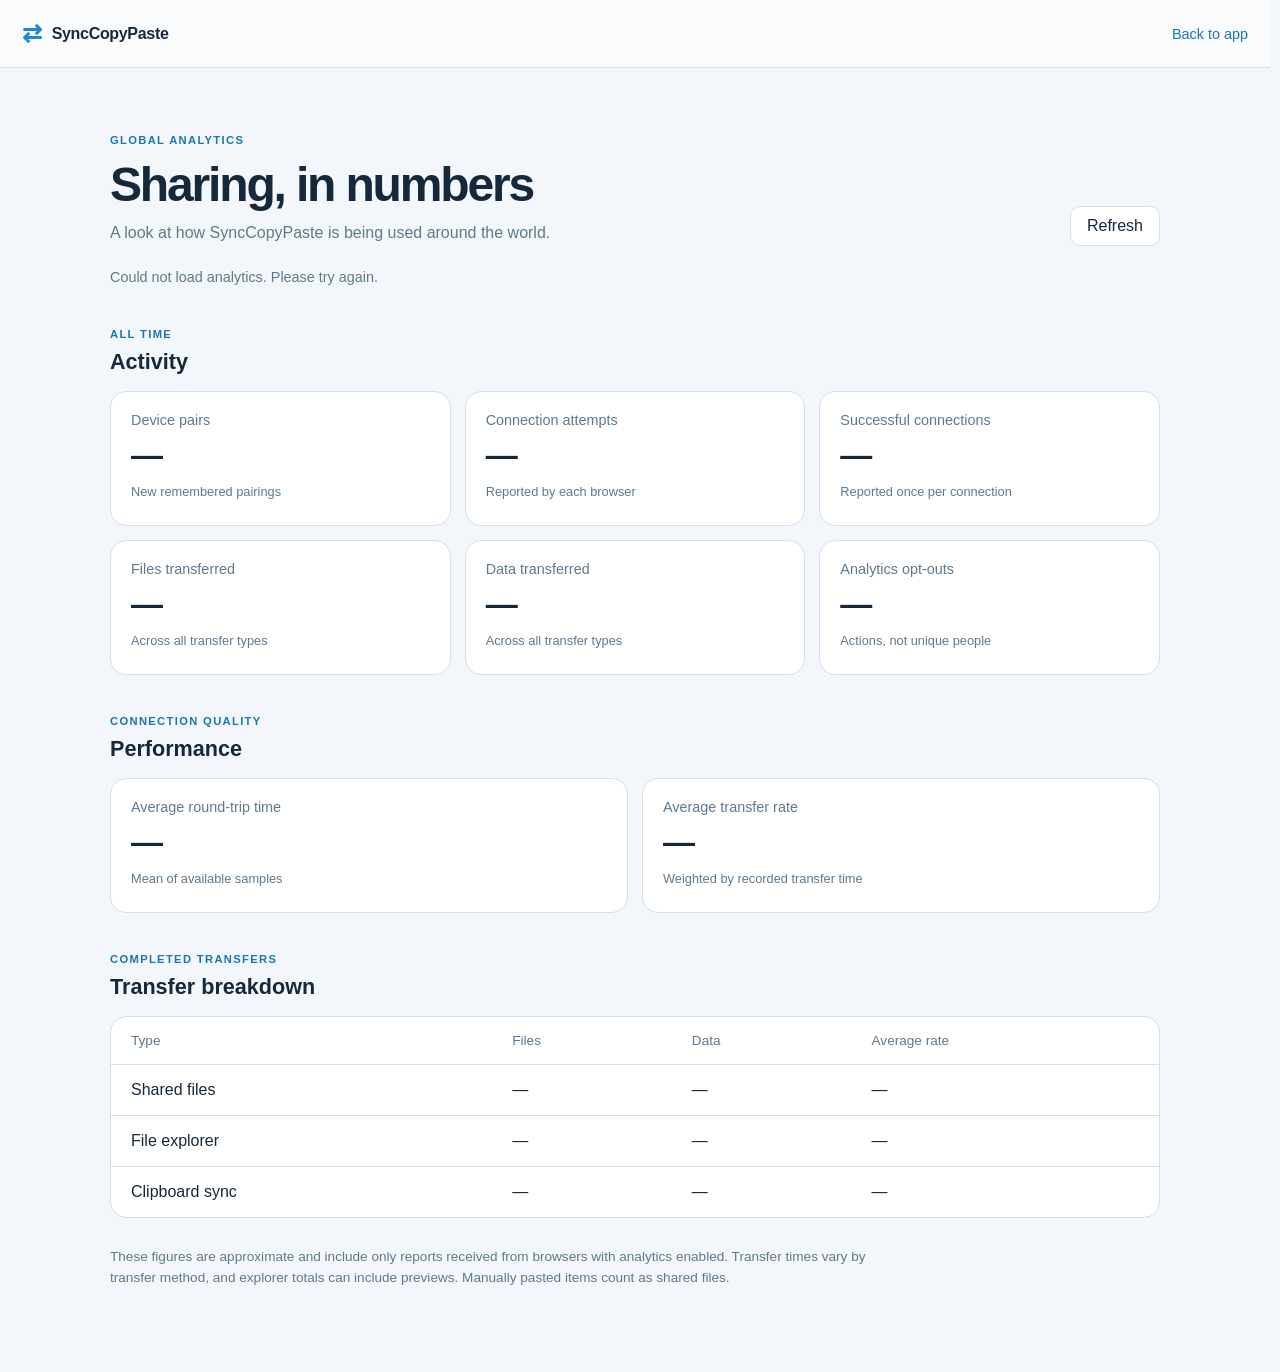
==== analytics/index.html @ 4dabebb2 "Added analytics page" ====
<!doctype html>
<html lang="en" data-theme="light">
<head>
  <meta charset="utf-8">
  <meta name="viewport" content="width=device-width, initial-scale=1">
  <meta name="theme-color" content="#f9fbfd">
  <meta http-equiv="Content-Security-Policy" content="default-src 'self'; connect-src https://synccopypaste.joel-tregurtha.workers.dev; style-src 'self' https://fonts.googleapis.com; font-src https://fonts.gstatic.com; object-src 'none'; base-uri 'none'">
  <title>Global analytics | SyncCopyPaste</title>
  <link rel="icon" href="../favicon.svg" type="image/svg+xml">
  <link rel="preconnect" href="https://fonts.googleapis.com"><link rel="preconnect" href="https://fonts.gstatic.com" crossorigin>
  <link href="https://fonts.googleapis.com/css2?family=Ubuntu:wght@400;500;700&display=swap" rel="stylesheet">
  <link rel="stylesheet" href="../style.css">
  <link rel="stylesheet" href="dashboard.css">
</head>
<body>
<header class="analytics-header"><a class="brand" href="../"><span class="brand-mark" aria-hidden="true">⇄</span><strong>SyncCopyPaste</strong></a><a class="home-link" href="../">Back to app</a></header>
<main class="dashboard">
  <div class="dashboard-heading"><div><span class="section-label">GLOBAL ANALYTICS</span><h1>Sharing, in numbers</h1><p>A look at how SyncCopyPaste is being used around the world.</p></div><button class="refresh-button" id="refresh" type="button">Refresh</button></div>
  <p id="status" class="dashboard-status" role="status" aria-live="polite">Loading analytics…</p>
  <section aria-labelledby="activity-title"><div class="section-heading"><div><span class="section-label">ALL TIME</span><h2 id="activity-title">Activity</h2></div></div>
    <div class="metric-grid"><article class="metric-card"><span>Device pairs</span><strong id="pairs">—</strong><small>New remembered pairings</small></article><article class="metric-card"><span>Connection attempts</span><strong id="attempts">—</strong><small>Reported by each browser</small></article><article class="metric-card"><span>Successful connections</span><strong id="connections">—</strong><small>Reported once per connection</small></article><article class="metric-card"><span>Files transferred</span><strong id="files">—</strong><small>Across all transfer types</small></article><article class="metric-card"><span>Data transferred</span><strong id="bytes">—</strong><small>Across all transfer types</small></article><article class="metric-card"><span>Analytics opt-outs</span><strong id="optouts">—</strong><small>Actions, not unique people</small></article></div>
  </section>
  <section aria-labelledby="performance-title"><div class="section-heading"><div><span class="section-label">CONNECTION QUALITY</span><h2 id="performance-title">Performance</h2></div></div><div class="metric-grid performance-grid"><article class="metric-card"><span>Average round-trip time</span><strong id="rtt">—</strong><small>Mean of available samples</small></article><article class="metric-card"><span>Average transfer rate</span><strong id="rate">—</strong><small>Weighted by recorded transfer time</small></article></div></section>
  <section aria-labelledby="breakdown-title"><div class="section-heading"><div><span class="section-label">COMPLETED TRANSFERS</span><h2 id="breakdown-title">Transfer breakdown</h2></div></div><div class="breakdown" role="region" aria-label="Transfer breakdown" tabindex="0"><table><thead><tr><th scope="col">Type</th><th scope="col">Files</th><th scope="col">Data</th><th scope="col">Average rate</th></tr></thead><tbody><tr><th scope="row">Shared files</th><td id="shared-files">—</td><td id="shared-bytes">—</td><td id="shared-rate">—</td></tr><tr><th scope="row">File explorer</th><td id="explorer-files">—</td><td id="explorer-bytes">—</td><td id="explorer-rate">—</td></tr><tr><th scope="row">Clipboard sync</th><td id="clipboard-files">—</td><td id="clipboard-bytes">—</td><td id="clipboard-rate">—</td></tr></tbody></table></div></section>
  <p class="dashboard-note">These figures are approximate and include only reports received from browsers with analytics enabled. Transfer times vary by transfer method, and explorer totals can include previews. Manually pasted items count as shared files.</p>
</main>
<script type="module" src="dashboard.js"></script>
</body></html>
---- style.css ----
:root{font-family:Ubuntu,-apple-system,BlinkMacSystemFont,"Segoe UI",sans-serif;color-scheme:dark;--bg:#171c24;--header:#111820;--panel:#1a2530;--surface:#111820;--raised:#213245;--border:#31465b;--text:#eef6ff;--muted:#aabed1;--blue:#3498db;--blue-soft:#8dd1ff;--green:#5ad39c;--shadow:#0004}*{box-sizing:border-box}html[data-theme=light]{color-scheme:light;--bg:#f3f6fa;--header:#f9fbfd;--panel:#fff;--surface:#f3f7fa;--raised:#e5edf5;--border:#d1e0eb;--text:#17283a;--muted:#60798c;--blue:#2688cc;--blue-soft:#1976b2;--green:#17865d;--shadow:#28445c20}body{margin:0;background:var(--bg);color:var(--text);min-height:100dvh}button,a{font:inherit}button{cursor:pointer;color:inherit}button:focus-visible,a:focus-visible{outline:2px solid var(--blue);outline-offset:3px}header{height:68px;background:var(--header);display:flex;align-items:center;gap:14px;padding:0 22px;border-bottom:1px solid var(--border)}.brand{display:flex;align-items:center;gap:10px;font-size:1rem;letter-spacing:-.02em}.brand-icon{color:var(--blue);font-size:1rem}.menu-wrap{position:relative}.icon-button{width:40px;height:40px;border:0;border-radius:12px;background:var(--raised);display:grid;place-items:center}.icon-button:hover,.text-button:hover,.add-more:hover{filter:brightness(1.13)}nav{position:absolute;z-index:5;top:49px;left:0;width:245px;padding:7px;background:var(--panel);border:1px solid var(--border);border-radius:14px;box-shadow:0 14px 35px var(--shadow)}nav button{display:flex;gap:12px;align-items:center;width:100%;border:0;border-radius:9px;padding:12px;background:transparent;text-align:left}nav button:hover{background:var(--raised)}nav i{width:18px;text-align:center;color:var(--blue-soft)}main{width:min(720px,calc(100% - 32px));margin:0 auto;padding:65px 0 48px}.intro{text-align:center;margin-bottom:32px}.eyebrow,.link-label,.section-label{font-size:.7rem;font-weight:700;letter-spacing:.12em;color:var(--blue-soft)}h1{font-size:clamp(2rem,6vw,2.8rem);letter-spacing:-.045em;margin:12px 0}p{line-height:1.55;color:var(--muted)}.intro p{margin:0}.panel{border:1px solid var(--border);background:var(--panel);border-radius:22px;box-shadow:0 18px 55px var(--shadow)}.pairing{width:min(440px,100%);margin:auto;padding:30px;text-align:center}.panel-icon,.upload-icon{display:grid;place-items:center;margin:0 auto;background:#3498db1c;color:var(--blue-soft);border-radius:16px;width:56px;height:56px;font-size:1.35rem}.pairing h2{font-size:1.3rem;margin:18px 0 7px}.pairing p{margin:0 0 20px;font-size:.92rem}.qr-frame{display:inline-grid;place-items:center;background:white;padding:13px;border-radius:16px;min-width:218px;min-height:218px}.qr-frame img{display:block;width:192px;height:192px}.qr-frame i{color:#2688cc}.link-label{margin:22px 0 8px;font-size:.65rem}.link-row{display:flex;align-items:center;gap:8px;padding:6px 6px 6px 12px;background:var(--surface);border:1px solid var(--border);border-radius:12px;text-align:left}.link-row a{flex:1;min-width:0;overflow-wrap:anywhere;font-size:.78rem;color:var(--blue-soft);text-decoration:none}.link-row a:hover{text-decoration:underline}.link-row button{flex:none;width:36px;height:36px}.credentials{display:flex;justify-content:center;gap:16px;flex-wrap:wrap;margin:14px 0;color:var(--muted);font-size:.78rem}.credentials strong{color:var(--text);font-weight:500}.waiting,.connected-badge{display:inline-flex;align-items:center;gap:8px;font-size:.82rem;color:var(--muted)}.dot{width:8px;height:8px;flex:none;background:#eab65b;border-radius:50%;box-shadow:0 0 0 3px #eab65b1c}.connected-badge{padding:9px 13px;border:1px solid #55cf9933;border-radius:999px;background:#55cf9912;color:var(--green);font-weight:500;white-space:nowrap}.connected-badge .dot{background:var(--green);box-shadow:0 0 0 3px #55cf991c}.workspace-heading{display:flex;justify-content:space-between;align-items:end;gap:15px;margin:0 0 17px}.workspace-heading h2{margin:7px 0 0;font-size:1.4rem}.dropzone{min-height:350px;padding:20px;border:1px dashed #4b7191;border-radius:20px;background:var(--panel);transition:background .15s,border-color .15s}.dropzone.dragging{border-color:var(--blue);background:#3498db22}.drop-top{display:flex;justify-content:space-between;align-items:center}.drop-top>div{display:flex;align-items:center;gap:10px}#file-count{color:var(--muted);font-size:.75rem}.text-button{border:0;background:transparent;color:var(--muted);padding:8px;font-size:.85rem}.text-button i{margin-right:5px}.empty{text-align:center;padding:50px 10px 35px}.upload-icon{width:62px;height:62px;border-radius:20px;font-size:1.3rem}.empty h3{margin:19px 0 7px;font-size:1.1rem}.empty p{font-size:.88rem;margin:0 0 20px}.primary{border:0;background:var(--blue);color:white;padding:11px 17px;border-radius:10px;font-weight:500}.primary:hover{filter:brightness(1.1)}.primary i{margin-right:7px}.file-list{display:grid;grid-template-columns:repeat(auto-fill,minmax(185px,1fr));gap:12px;margin-top:15px}.file-card{min-width:0;padding:12px;background:var(--surface);border:1px solid var(--border);border-radius:13px}.thumb{height:112px;display:grid;place-items:center;border-radius:8px;background:var(--raised);color:var(--blue-soft);overflow:hidden;font-size:2.2rem}.thumb img{width:100%;height:100%;object-fit:cover}.filename{font-size:.88rem;font-weight:500;display:flex;min-width:0;margin:12px 0 5px}.filename .stem{overflow:hidden;text-overflow:ellipsis;white-space:nowrap}.filename .ext{flex:none}.filesize{font-size:.75rem;color:var(--muted)}.card-actions{display:flex;gap:6px;margin-top:13px}.card-actions button,.add-more{border:1px solid var(--border);background:var(--raised);border-radius:8px;padding:8px;color:var(--text);font-size:.77rem}.card-actions button{flex:1}.card-actions i{margin-right:5px}.add-more{width:100%;margin-top:14px;padding:11px}.workspace-note{text-align:center;font-size:.8rem}.workspace-note i{margin-right:6px}.notice{text-align:center;min-height:24px;margin-top:15px;color:var(--blue-soft);font-size:.85rem}dialog{width:min(450px,calc(100% - 32px));background:var(--panel);color:var(--text);border:1px solid var(--border);border-radius:20px;padding:25px;box-shadow:0 25px 80px var(--shadow)}dialog::backdrop{background:#091017b8;backdrop-filter:blur(5px)}dialog p{font-size:.92rem}.dialog-head{display:flex;justify-content:space-between}.panel-icon.small{margin:0;width:45px;height:45px;font-size:1rem}dialog h2{margin-top:20px}dialog .primary{width:100%;margin-top:10px}[hidden]{display:none!important}@media(max-width:500px){header{padding:0 14px}main{padding-top:42px}.pairing{padding:24px 18px}.workspace-heading{align-items:start;flex-direction:column}.dropzone{padding:15px}.file-list{grid-template-columns:repeat(2,minmax(0,1fr))}.card-actions button{min-width:0;padding:8px 4px}.thumb{height:95px}}

/* Keep the connection badge and file actions visually lightweight. */
.connected-badge,.card-actions button{border:0}
.card-actions i{margin:0}
.connected-badge{background:var(--raised);color:var(--text)}
.connected-badge .dot{background:var(--muted);box-shadow:none}
.clipboard-option{text-align:center;margin:22px auto 0;max-width:510px;color:var(--muted);font-size:.85rem}.optional-label{font-weight:500;margin-right:7px}.clipboard-button{border:0;border-radius:9px;background:var(--raised);color:var(--text);padding:9px 13px;font-weight:500}.clipboard-button i{margin-right:6px}.clipboard-button[aria-pressed=true]{background:var(--blue);color:white}.clipboard-option p{margin:10px 0}.clipboard-option .clipboard-status{color:var(--blue-soft);font-size:.8rem}
.connecting-overlay{position:fixed;inset:0;z-index:100;display:grid;place-items:center;background:color-mix(in srgb,var(--bg) 70%,transparent);backdrop-filter:blur(8px);-webkit-backdrop-filter:blur(8px)}
.connecting-content{display:flex;flex-direction:column;align-items:center;gap:16px;padding:0 20px;color:var(--text);font-weight:500;text-align:center}
.connecting-detail{max-width:300px;padding:0 20px;text-align:center;font-size:.875rem;font-weight:400}
.connecting-spinner{width:42px;height:42px;border:3px solid var(--border);border-top-color:var(--blue);border-radius:50%;animation:connecting-spin .8s linear infinite}
@keyframes connecting-spin{to{transform:rotate(360deg)}}
@media(prefers-reduced-motion:reduce){.connecting-spinner{animation-duration:2s}}
html[data-theme=light] #close-dialog:hover{background:#ccd4dc;filter:none}
html[data-theme=light] #menu-button:hover{background:#ccd4dc;filter:none}
/* Remote folder browsing */
.folder-tabs{display:flex;gap:4px;align-items:center;width:fit-content;max-width:100%;margin:0 0 14px;padding:4px;background:var(--raised);border-radius:13px}.folder-tabs button{border:0;background:transparent;color:var(--muted);font-size:.82rem;font-weight:500;padding:9px 13px;border-radius:10px}.folder-tabs button.selected{color:var(--text);background:var(--panel);box-shadow:0 2px 8px var(--shadow)}.folder-tabs button:last-child{overflow:hidden;text-overflow:ellipsis;white-space:nowrap;max-width:min(430px,60vw)}
.folder-explorer{min-height:350px;padding:17px;border:1px solid var(--border);border-radius:20px;background:var(--panel)}.explorer-toolbar{display:flex;gap:12px;align-items:center;justify-content:space-between}.breadcrumb-wrap{display:flex;align-items:center;min-width:0;flex:1;background:var(--surface);border:1px solid var(--border);border-radius:10px}.breadcrumb{position:static;z-index:auto;top:auto;left:auto;display:flex;align-items:center;gap:9px;min-width:0;width:100%;padding:9px 10px;background:transparent;border:0;border-radius:0;box-shadow:none;overflow-x:auto;overscroll-behavior-x:contain;scrollbar-width:none;touch-action:pan-x}.breadcrumb::-webkit-scrollbar{display:none}.breadcrumb.expanded{flex-wrap:wrap;overflow:visible}.breadcrumb button{flex:none;max-width:210px;overflow:hidden;text-overflow:ellipsis;white-space:nowrap;padding:3px 0;border:0;background:transparent;color:var(--muted);font-size:.82rem}.breadcrumb button[aria-current=page]{color:var(--text);font-weight:500}.breadcrumb i{color:var(--muted);font-size:.58rem}.breadcrumb-expand{border:0;border-radius:7px;background:var(--raised);padding:4px 8px;margin-left:6px;color:var(--text);font-weight:700}.explorer-actions{display:flex;align-items:center;gap:6px;flex:none}.explorer-icon,.view-toggle button,.folder-search-row button{width:36px;height:36px;border:0;border-radius:9px;background:var(--raised);color:var(--muted)}.explorer-icon[aria-expanded=true],.view-toggle button[aria-pressed=true]{background:var(--blue);color:white}.view-toggle{display:flex;gap:3px;padding:3px;background:var(--surface);border-radius:10px}.view-toggle button{width:31px;height:30px;background:transparent}.folder-search-row{display:flex;align-items:center;gap:10px;margin-top:14px;padding:5px 8px 5px 13px;border:1px solid var(--border);border-radius:10px;background:var(--surface);color:var(--muted)}.folder-search-row input{min-width:0;flex:1;padding:8px 0;border:0;outline:0;background:transparent;color:var(--text);font:inherit;font-size:.86rem}.folder-search-row button{width:30px;height:30px}.folder-status{min-height:19px;margin:17px 2px 10px;font-size:.8rem}.folder-grid{display:grid;grid-template-columns:repeat(auto-fill,minmax(145px,1fr));gap:12px}.folder-card{min-width:0;padding:11px;background:var(--surface);border:1px solid var(--border);border-radius:13px}.folder-thumb{display:grid;place-items:center;width:100%;height:100px;border:0;border-radius:8px;background:var(--raised);color:var(--blue-soft);font-size:2rem}.folder-item-name{display:block;max-width:100%;overflow:hidden;text-overflow:ellipsis;white-space:nowrap;color:var(--text);font-size:.85rem;font-weight:500}.folder-card .folder-item-name{margin-top:11px}button.folder-item-name{padding:0;border:0;background:transparent;text-align:left}button.folder-item-name:hover{text-decoration:underline}.folder-item-meta{margin-top:5px;color:var(--muted);font-size:.75rem}.folder-item-actions{display:flex;gap:6px;margin-top:11px}.folder-item-actions button{flex:1;min-width:32px;padding:8px;border:0;border-radius:8px;background:var(--raised);color:var(--text)}.folder-item-actions button:hover,.explorer-icon:hover,.view-toggle button:hover,.breadcrumb-expand:hover{filter:brightness(.93)}.folder-table-wrap{overflow-x:auto}.folder-table{width:100%;border-collapse:collapse;text-align:left;font-size:.8rem}.folder-table th,.folder-table td{padding:11px 9px;border-bottom:1px solid var(--border);white-space:nowrap}.folder-table th button{padding:0;border:0;background:transparent;color:var(--muted);font-size:.75rem;font-weight:500}.folder-table td:first-child{min-width:150px;max-width:260px}.folder-table td:first-child i{display:inline-block;margin-right:9px;color:var(--blue-soft)}.folder-table td:first-child .folder-item-name{display:inline-block;vertical-align:middle;max-width:calc(100% - 28px)}.folder-table td:not(:first-child){color:var(--muted)}.folder-table .folder-item-actions{margin:0}.folder-table .folder-item-actions button{flex:none}.search-group{margin:18px 0 0;padding-left:15px;border-left:2px solid var(--border)}.search-path{display:flex;gap:8px;align-items:center;margin-bottom:10px;color:var(--muted);font-size:.8rem;overflow-wrap:anywhere}.folder-option{margin-top:20px}@media(max-width:500px){.folder-explorer{padding:12px}.explorer-toolbar{align-items:flex-start;flex-wrap:wrap}.breadcrumb-wrap{flex-basis:100%}.explorer-actions{margin-left:auto}.folder-grid{grid-template-columns:repeat(2,minmax(0,1fr))}.folder-table th,.folder-table td{padding:10px 8px}}

.breadcrumb button{width:auto;max-width:none;flex:0 0 auto}
.breadcrumb.expanded button{max-width:100%;white-space:normal;overflow-wrap:anywhere;text-align:left}
.breadcrumb button{padding:5px 8px;border-radius:7px}
.folder-content-wrap{position:relative;min-height:180px}.folder-loading{position:absolute;inset:0;display:grid;place-items:center;background:color-mix(in srgb,var(--panel) 70%,transparent);color:var(--text);font-size:.9rem;font-weight:500;text-shadow:0 1px 6px var(--panel);z-index:1}
.folder-tabs.attention{animation:folder-tabs-glow 4s ease-out both}
@keyframes folder-tabs-glow{0%,15%{box-shadow:0 0 22px #3498db80}100%{box-shadow:0 0 22px transparent}}
@media(prefers-reduced-motion:reduce){.folder-tabs.attention{animation:none}}
.connection-lost{text-align:center;margin:0 0 16px;color:var(--text);font-weight:500}
.waiting-paused{text-align:center;margin:0 0 20px}.waiting-paused p{margin:0 0 12px}#waiting-dialog{text-align:center}#waiting-dialog:focus{outline:none}html[data-theme=light] #waiting-dialog::backdrop{background:rgba(31,46,60,.32)}.waiting-actions{display:flex;justify-content:center;gap:10px}.waiting-actions .primary{width:auto;margin:0}.waiting-actions .clipboard-button{margin:0}
.connection-lost span{display:inline-flex;align-items:center;padding:9px 14px;border-radius:999px;background:#f0a33b24;color:#f4b85f;font-size:.85rem;font-weight:500}
html[data-theme=light] .connection-lost span{background:#fff0d9;color:#94530a}
.empty-actions{display:flex;justify-content:center;gap:8px;flex-wrap:wrap}
.folder-loading.is-searching{display:block;text-align:center}.folder-loading.is-searching span{position:sticky;top:16px;display:inline-block;margin-top:24px}
.folder-search-row input[type="search"]::-webkit-search-cancel-button{display:none}
.text-preview{width:100%;height:100%;padding:12px;overflow:hidden;color:var(--text);font-size:.78rem;line-height:1.45;text-align:left;white-space:pre-wrap;overflow-wrap:anywhere}
.empty-actions{margin-top:14px}
.empty{padding-bottom:0}
.source-button{display:flex;justify-content:center;align-items:center;gap:9px;width:100%;margin-top:18px;padding:12px 17px;border-radius:10px;background:var(--blue);color:#fff;text-decoration:none;font-weight:500}.source-button:hover{filter:brightness(1.1)}
html[data-theme=light] #close-about:hover,html[data-theme=light] #copy-link:hover,html[data-theme=light] .remembered-row .icon-button:hover{background:#ccd4dc;filter:none}
button.search-path{border:0;border-radius:7px;padding:5px 7px;background:transparent;text-align:left;font:inherit;font-size:.8rem;color:var(--muted)}button.search-path:hover{background:var(--raised);color:var(--text)}
.file-card,.folder-card{cursor:pointer}.file-card:focus-visible{outline:2px solid var(--blue);outline-offset:3px}.preview-dialog{width:min(900px,calc(100% - 32px));height:min(760px,calc(100dvh - 48px));max-height:calc(100dvh - 48px);padding:0;overflow:hidden}.preview-dialog[open]{display:flex;flex-direction:column}.preview-header{display:flex;align-items:center;justify-content:space-between;gap:16px;padding:20px 24px;border-bottom:1px solid var(--border)}.preview-header>div{min-width:0}.preview-header h2{margin:5px 0 0;overflow:hidden;text-overflow:ellipsis;white-space:nowrap;font-size:1.1rem}.preview-label{color:var(--blue-soft);font-size:.68rem;font-weight:700;letter-spacing:.1em}.preview-header button{flex:none}.preview-body{flex:1;min-height:0;overflow:auto;padding:20px 24px;background:var(--surface)}.preview-message{margin:30px 0;text-align:center}.preview-image{display:block;max-width:100%;max-height:100%;width:auto;height:auto;margin:auto;object-fit:contain}.preview-code,.preview-document{margin:0;white-space:pre-wrap;overflow-wrap:anywhere;tab-size:4;line-height:1.6;color:var(--text)}.preview-code{font: .85rem/1.65 ui-monospace,SFMono-Regular,Consolas,monospace}.preview-document{padding:clamp(16px,4vw,36px);background:var(--panel);border:1px solid var(--border);border-radius:12px;font:1rem/1.7 Ubuntu,sans-serif}.preview-header .icon-button:hover{filter:brightness(.93)}
button.filename{width:100%;padding:0;border:0;background:transparent;color:var(--text);text-align:left}button.filename:hover{text-decoration:underline}
.preview-actions{display:flex;align-items:center;gap:7px;flex:none}.preview-actions button:disabled{opacity:.4;cursor:wait}.preview-action-status{margin:0;padding:8px 24px;color:var(--blue-soft);font-size:.8rem}.preview-action-status:empty{display:none}
.syntax-code{white-space:pre;overflow:auto;tab-size:4}.syntax-code code{font:inherit}.syntax-code .hljs-comment,.syntax-code .hljs-quote{color:#67816f;font-style:italic}.syntax-code .hljs-keyword,.syntax-code .hljs-selector-tag,.syntax-code .hljs-doctag{color:#b2499a}.syntax-code .hljs-string,.syntax-code .hljs-attr{color:#a24f30}.syntax-code .hljs-number,.syntax-code .hljs-literal{color:#236f59}.syntax-code .hljs-title,.syntax-code .hljs-title.function_,.syntax-code .hljs-section{color:#765500}.syntax-code .hljs-tag,.syntax-code .hljs-name,.syntax-code .hljs-selector-class,.syntax-code .hljs-selector-id{color:#176aab}.syntax-code .hljs-attribute,.syntax-code .hljs-property,.syntax-code .hljs-variable{color:#075f87}.syntax-code .hljs-built_in,.syntax-code .hljs-type{color:#17806d}html[data-theme=dark] .syntax-code .hljs-comment,html[data-theme=dark] .syntax-code .hljs-quote{color:#8bb48f}html[data-theme=dark] .syntax-code .hljs-keyword,html[data-theme=dark] .syntax-code .hljs-selector-tag,html[data-theme=dark] .syntax-code .hljs-doctag{color:#d792ca}html[data-theme=dark] .syntax-code .hljs-string,html[data-theme=dark] .syntax-code .hljs-attr{color:#e6a681}html[data-theme=dark] .syntax-code .hljs-number,html[data-theme=dark] .syntax-code .hljs-literal{color:#a6d2aa}html[data-theme=dark] .syntax-code .hljs-title,html[data-theme=dark] .syntax-code .hljs-title.function_,html[data-theme=dark] .syntax-code .hljs-section{color:#e1ce88}html[data-theme=dark] .syntax-code .hljs-tag,html[data-theme=dark] .syntax-code .hljs-name,html[data-theme=dark] .syntax-code .hljs-selector-class,html[data-theme=dark] .syntax-code .hljs-selector-id{color:#80bff0}html[data-theme=dark] .syntax-code .hljs-attribute,html[data-theme=dark] .syntax-code .hljs-property,html[data-theme=dark] .syntax-code .hljs-variable{color:#a2d6f6}html[data-theme=dark] .syntax-code .hljs-built_in,html[data-theme=dark] .syntax-code .hljs-type{color:#71cbb5}
.preview-body,.syntax-code{scrollbar-width:thin;scrollbar-color:#718da4 transparent}
.preview-body::-webkit-scrollbar,.syntax-code::-webkit-scrollbar{width:8px;height:8px}
.preview-body::-webkit-scrollbar-track,.syntax-code::-webkit-scrollbar-track{background:transparent}
.preview-body::-webkit-scrollbar-thumb,.syntax-code::-webkit-scrollbar-thumb{background:#718da4;border-radius:999px}
.preview-body::-webkit-scrollbar-corner,.syntax-code::-webkit-scrollbar-corner{background:transparent}
html[data-theme=dark] .preview-body,html[data-theme=dark] .syntax-code{scrollbar-color:#526e88 transparent}
html[data-theme=dark] .preview-body::-webkit-scrollbar-thumb,html[data-theme=dark] .syntax-code::-webkit-scrollbar-thumb{background:#526e88}
.share-app{margin-left:auto;flex:none}html[data-theme=light] .share-app:hover{background:#ccd4dc;filter:none}
.share-app-status{margin-left:auto;color:var(--muted);font-size:.8rem;white-space:nowrap}.share-app-status:empty{display:none}.share-app-status:not(:empty)+.share-app{margin-left:0}
html{background:var(--bg);scrollbar-gutter:stable;scrollbar-width:thin;scrollbar-color:#718da4 transparent}
html::-webkit-scrollbar{width:8px;height:8px}
html::-webkit-scrollbar-track,html::-webkit-scrollbar-corner{background:transparent}
html::-webkit-scrollbar-thumb{background:#718da4;border-radius:999px}
html[data-theme=dark]{scrollbar-color:#526e88 transparent}
html[data-theme=dark]::-webkit-scrollbar-thumb{background:#526e88}
@media(max-width:500px){.explorer-toolbar{flex-wrap:nowrap;align-items:center;gap:6px}.breadcrumb-wrap{flex:1 1 0;min-width:60px}.explorer-actions{margin-left:0;gap:4px}.explorer-icon{width:32px;height:32px}.view-toggle button{width:28px;height:28px}}
.folder-tabs button:last-child{white-space:normal;overflow-wrap:anywhere;text-align:center}
@media(max-width:500px){.browsing-folder #clipboard-option,.browsing-folder .folder-option{display:none}}
@media(max-width:500px){.workspace-heading h2{display:none}.browsing-folder .folder-explorer{min-height:max(350px,calc(100dvh - 220px))}}
@media(max-width:500px){main{padding-top:20px}}
@media(max-width:500px){.browsing-folder .folder-explorer{min-height:max(350px,calc(100vh - var(--explorer-top-space, 130px)));min-height:max(350px,calc(100dvh - var(--explorer-top-space, 130px)))}}
@media(max-width:500px){
  .browsing-folder .folder-explorer{height:max(350px,calc(100vh - var(--explorer-top-space,130px)));height:max(350px,calc(100dvh - var(--explorer-top-space,130px)));display:flex;flex-direction:column;min-height:0}
  .browsing-folder .folder-explorer[hidden]{display:none}
  .browsing-folder .folder-explorer>.explorer-toolbar,.browsing-folder .folder-explorer>.folder-search-row,.browsing-folder .folder-explorer>.folder-status{flex:none}
  .browsing-folder .folder-content-wrap{flex:1;min-height:0;overflow:auto;scrollbar-width:thin;scrollbar-color:#718da4 transparent}
  html[data-theme=dark] .browsing-folder .folder-content-wrap{scrollbar-color:#526e88 transparent}
}
@media(max-width:500px){.browsing-folder .workspace-note{display:none}}
.folder-search-row{height:42px;padding-top:0;padding-bottom:0}
@media(max-width:500px){.folder-search-row{height:38px}.folder-search-row input{font-size:16px}}
.folder-content-area.no-search-results .folder-status{position:absolute;top:0;left:0}
.folder-table thead th{position:sticky;top:0;z-index:2;background:var(--panel);box-shadow:inset 0 -1px var(--border)}
.folder-content-wrap{max-height:min(65vh,650px);overflow:auto}
.folder-table-wrap{overflow:visible}
@media(max-width:500px){.browsing-folder .folder-content-wrap{max-height:none}}
.breadcrumb-segment{display:inline-flex;align-items:center;gap:9px;flex:0 0 auto;min-width:0}.breadcrumb.expanded .breadcrumb-segment{max-width:100%;align-items:flex-start}.breadcrumb.expanded .breadcrumb-segment i{flex:none;margin-top:8px}.breadcrumb.expanded .breadcrumb-segment button{min-width:0;flex:0 1 auto}.explorer-toolbar{align-items:flex-start}@media(max-width:500px){.explorer-toolbar{align-items:flex-start}}
.breadcrumb-wrap:not(:has(.breadcrumb.expanded)){height:36px}.breadcrumb:not(.expanded){height:100%;padding-top:0;padding-bottom:0}
@media(max-width:500px){.breadcrumb-wrap:not(:has(.breadcrumb.expanded)){height:32px}}
.breadcrumb-wrap{position:relative}
.breadcrumb-expand{position:relative;z-index:2;padding:2px 7px;line-height:1.2}
.breadcrumb-expand:not([hidden])::after{content:'';position:absolute;left:100%;top:50%;height:var(--breadcrumb-fade-height,34px);width:10px;transform:translateY(-50%);background:linear-gradient(to right,var(--surface),transparent);pointer-events:none}
@media(max-width:500px){.breadcrumb-expand:not([hidden])::after{--breadcrumb-fade-height:30px}}
.breadcrumb-expand{margin-left:3px}
.breadcrumb:not(.expanded){padding-right:3px}
.breadcrumb:not(.expanded) .breadcrumb-segment:last-child button{padding-right:0}
.folder-content-wrap{scrollbar-width:thin;scrollbar-color:#b8cbd9 transparent}
.folder-content-wrap::-webkit-scrollbar{width:8px;height:8px}
.folder-content-wrap::-webkit-scrollbar-track,.folder-content-wrap::-webkit-scrollbar-corner{background:transparent}
.folder-content-wrap::-webkit-scrollbar-thumb{background:#b8cbd9;border-radius:999px}
html[data-theme=dark] .folder-content-wrap,html[data-theme=dark] .browsing-folder .folder-content-wrap{scrollbar-color:#3b5269 transparent}
html[data-theme=dark] .folder-content-wrap::-webkit-scrollbar-thumb{background:#3b5269}
@media(max-width:500px){.browsing-folder .folder-content-wrap{scrollbar-color:#b8cbd9 transparent}html[data-theme=dark] .browsing-folder .folder-content-wrap{scrollbar-color:#3b5269 transparent}}
html[data-theme=dark] .folder-tabs{background:var(--panel)}
html[data-theme=dark] .folder-tabs button.selected{background:var(--raised)}
.folder-explorer{position:relative}
.folder-status{position:absolute;right:0;bottom:0;z-index:3;margin:0;padding:8px 12px;min-height:0;background:var(--raised);border-radius:12px 0 18px 0;color:var(--muted);font-size:.75rem}
.folder-status:empty{display:none}
.folder-status::before,.folder-status::after{content:'';position:absolute;width:12px;height:12px;pointer-events:none}
.folder-status::before{right:100%;bottom:0;border-radius:0 0 12px 0;box-shadow:5px 5px 0 5px var(--raised)}
.folder-status::after{right:0;bottom:100%;border-radius:0 0 12px 0;box-shadow:5px 5px 0 5px var(--raised)}
.folder-content-wrap{padding-bottom:38px}
.folder-content-area{position:relative;min-width:0}
.folder-status{right:10px;bottom:10px;border-radius:11px;margin:0}
.folder-status::before,.folder-status::after{display:none}
.folder-content-wrap{padding-bottom:42px}
@media(max-width:500px){.browsing-folder .folder-content-area{flex:1;min-height:0}.browsing-folder .folder-content-wrap{height:100%}}
.folder-status{right:10px;bottom:10px;background:var(--panel);border-radius:12px 0 0 0}
.folder-status::before,.folder-status::after{display:block;box-shadow:none;width:12px;height:12px}
.folder-status::before{right:100%;bottom:0;background:radial-gradient(circle at 0 0,transparent 12px,var(--panel) 12.5px)}
.folder-status::after{right:0;bottom:100%;background:radial-gradient(circle at 0 0,transparent 12px,var(--panel) 12.5px)}
.folder-status{box-shadow:10px 0 var(--panel),0 10px var(--panel),10px 10px var(--panel)}
.folder-status::before{bottom:-10px;height:22px;background:radial-gradient(circle at 0 0,transparent 12px,var(--panel) 12.5px)}
.folder-status::after{right:-10px;width:22px;background:radial-gradient(circle at 0 0,transparent 12px,var(--panel) 12.5px)}
.folder-explorer:has(#view-cards[aria-pressed="true"]) .folder-status{bottom:0;box-shadow:10px 0 var(--panel)}
.folder-explorer:has(#view-cards[aria-pressed="true"]) .folder-status::before{bottom:0;height:12px}
.breadcrumb-expand:hover{filter:none;background:var(--border)}
.folder-explorer:has(#view-cards[aria-pressed="true"]) .folder-content-wrap{padding-top:12px}
.folder-content-area.fade-top::before,.folder-content-area.fade-bottom::after{content:'';position:absolute;left:0;right:10px;height:22px;z-index:2;pointer-events:none}
.folder-content-area.fade-top::before{top:0;background:linear-gradient(to bottom,var(--panel),transparent)}
.folder-content-area.fade-bottom::after{bottom:0;background:linear-gradient(to top,var(--panel),transparent)}
*::-webkit-scrollbar-button{display:none;width:0;height:0}
html::-webkit-scrollbar-button{display:none;width:0;height:0}
html[data-theme=light] #how-dialog::backdrop,html[data-theme=light] #about-dialog::backdrop{background:rgba(31,46,60,.32)}
html:has(#about-dialog[open]),html:has(#how-dialog[open]){overflow:hidden}
#about-dialog,#how-dialog{max-height:calc(100dvh - 32px);overflow-y:auto;overscroll-behavior:contain}
#how-dialog{scrollbar-width:thin;scrollbar-color:#b8cbd9 transparent}
#how-dialog::-webkit-scrollbar{width:5px}
#how-dialog::-webkit-scrollbar-track{background:transparent}
#how-dialog::-webkit-scrollbar-thumb{background:#b8cbd9;border-radius:999px}
html[data-theme=dark] #how-dialog{scrollbar-color:#3b5269 transparent}
html[data-theme=dark] #how-dialog::-webkit-scrollbar-thumb{background:#3b5269}
html,body{scrollbar-color:#718da4 transparent}
html::-webkit-scrollbar-track,body::-webkit-scrollbar-track{background:transparent}
html[data-theme=dark],html[data-theme=dark] body{scrollbar-color:#526e88 transparent}
@media(max-width:500px){main:has(.browsing-folder){padding-bottom:16px}}
.breadcrumb.single-subfolder:not(.expanded){padding-left:3px;gap:3px}
.breadcrumb.single-subfolder:not(.expanded) .breadcrumb-segment{gap:3px}
.breadcrumb.single-subfolder:not(.expanded) .breadcrumb-segment button{padding-left:3px}
.breadcrumb .breadcrumb-segment:first-child button,.breadcrumb.single-subfolder:not(.expanded) .breadcrumb-segment:first-child button{padding-left:8px}
.breadcrumb .breadcrumb-segment button,.breadcrumb.single-subfolder:not(.expanded) .breadcrumb-segment button{padding-left:5.5px;padding-right:5.5px}
.breadcrumb .breadcrumb-segment:only-child button{padding-right:11px}
.breadcrumb-text{width:100%;min-width:0;padding:3px 5px;border:0;outline:0;background:transparent;color:var(--text);font:inherit;font-size:.82rem}
@media(max-width:500px){.breadcrumb-wrap:not(:has(.breadcrumb.expanded)){margin-top:2px}}
.folder-path-error{position:absolute;inset:0;z-index:5;display:grid;place-items:center;border-radius:inherit;background:color-mix(in srgb,var(--panel) 75%,transparent);color:var(--text);text-align:center;font-weight:500;pointer-events:none;opacity:1;transition:opacity .35s ease}
.folder-path-error.fading{opacity:0}
@media(prefers-reduced-motion:reduce){.folder-path-error{transition:none}}
@media(max-width:500px){.workspace-heading{align-items:center}}
@media(max-width:500px){main:has(.browsing-folder){padding-bottom:8px}}
.about-form{display:block;width:100%;height:700px;margin-top:18px;border:0;background:transparent}
.feedback-form{margin-top:22px}.feedback-form h3{margin:0 0 6px;font-size:1rem}.feedback-form p{margin:0 0 16px}.feedback-form label{display:block;margin:14px 0 7px;font-size:.85rem;font-weight:500}.feedback-form label span{color:var(--blue)}.feedback-form textarea,.feedback-form input:not([name=website]){display:block;width:100%;border:1px solid var(--border);border-radius:10px;background:var(--surface);color:var(--text);font:inherit;padding:10px 12px}.feedback-form textarea{min-height:105px;resize:vertical}.feedback-form textarea:focus-visible,.feedback-form input:focus-visible{outline:2px solid var(--blue);outline-offset:2px}.feedback-form .primary{margin-top:16px}.feedback-form .primary:disabled{opacity:.6;cursor:wait}.feedback-honeypot{position:absolute;left:-10000px;width:1px;height:1px;overflow:hidden}.feedback-form .feedback-status{margin:10px 0 0;font-size:.8rem}.feedback-status:empty{display:none}.feedback-result{display:block;width:100%;height:48px;border:0;background:transparent;margin-top:5px}

.remembered{width:min(440px,100%);margin:0 auto 20px;padding:20px}.remembered h2{font-size:1rem;margin:0 0 12px}.remembered-row{display:flex;gap:8px;margin-top:8px}.remembered-row .primary{flex:1;text-align:left;overflow-wrap:anywhere}.remembered-row .icon-button{flex:none}.remembered p{font-size:.85rem;margin:10px 0 0}.remembered p:empty{display:none}

#about-dialog > p{color:var(--text)}
#about-dialog .dialog-head{align-items:center}
#about-title{margin:0}
#close-about{width:34px;height:34px}
#about-title{position:relative;top:3px}
#close-preview:focus-visible,#close-about:focus-visible,#close-dialog:focus-visible{outline:none;filter:brightness(1.3)}

.beta-settings{margin-top:22px;padding-top:18px;border-top:1px solid var(--border)}.beta-toggle-row{display:flex;align-items:center;justify-content:space-between;gap:16px;font-weight:500;cursor:pointer}.beta-toggle{appearance:none;-webkit-appearance:none;position:relative;flex:none;width:48px;height:28px;margin:0;border:1px solid var(--border);border-radius:999px;background:var(--raised);cursor:pointer;transition:background .2s}.beta-toggle::after{content:"";position:absolute;top:3px;left:3px;width:20px;height:20px;border-radius:50%;background:var(--text);transition:transform .2s}.beta-toggle:checked{background:var(--blue);border-color:var(--blue)}.beta-toggle:checked::after{transform:translateX(20px);background:#fff}.beta-toggle:focus-visible{outline:2px solid var(--blue);outline-offset:3px}.beta-settings p{margin:10px 0 0;font-size:.85rem}
@media(max-width:500px){.pairing > .panel-icon{display:none}}

.manual-pairing{margin:20px 0;padding-top:18px;border-top:1px solid var(--border);text-align:left}.pairing .manual-pairing p{margin:0 0 12px;text-align:center;font-size:.85rem}.manual-inputs{display:grid;grid-template-columns:2fr 1fr;gap:10px}.manual-inputs label{min-width:0;color:var(--muted);font-size:.78rem;text-align:left}.manual-inputs input{display:block;width:100%;min-width:0;margin-top:5px;padding:10px;border:1px solid var(--border);border-radius:10px;background:var(--surface);color:var(--text);font:inherit;font-size:16px}.manual-inputs input:focus-visible{outline:2px solid var(--blue);outline-offset:2px}

.connection-actions{display:flex;align-items:stretch;gap:10px}.connection-actions:has(button:not([hidden])){min-height:42px}.connection-actions button{padding:11px 17px}
html[data-theme=light] #cancel-connection{background:#60798c;color:#fff}
.preview-video{display:block;width:100%;max-height:100%;margin:auto;background:#000}
.folder-content-area.no-horizontal-scroll .folder-status{bottom:0;box-shadow:10px 0 var(--panel)}
.folder-content-area.no-horizontal-scroll .folder-status::before{bottom:0;height:12px}

.drop-actions{display:flex;align-items:center;gap:0}.drop-actions button{white-space:nowrap}

.folder-thumb{padding:0;overflow:hidden}
.folder-thumb img{display:block;width:100%;height:100%;min-width:0;min-height:0;max-width:100%;max-height:100%;object-fit:cover;border-radius:inherit}
.explorer-toolbar{gap:6px}
.preview-audio{display:block;width:min(100%,500px);margin:30px auto}.preview-table{border-collapse:collapse;min-width:100%;background:var(--panel);font-size:.85rem}.preview-table td{padding:9px 12px;border:1px solid var(--border);vertical-align:top;white-space:pre-wrap;min-width:80px}
.preview-pdf{display:block;width:100%;height:100%;min-height:300px;border:0;background:var(--panel)}
.folder-explorer:has(#folder-select[aria-pressed="true"]) .folder-table tbody tr:has(.folder-item-actions){cursor:pointer}
.folder-explorer:has(#folder-select[aria-pressed="true"]) .folder-item-name:hover{text-decoration:none}

.folder-select{height:36px;padding:0 13px;border:0;border-radius:9px;background:var(--raised);color:var(--text);font-weight:500}.folder-select[aria-pressed=true]{background:var(--blue);color:#fff}.folder-card.selected{border-color:var(--blue);background:color-mix(in srgb,var(--blue) 20%,var(--surface))}.folder-table tr.selected td{background:color-mix(in srgb,var(--blue) 20%,var(--panel))}.folder-download-selected{position:absolute;z-index:4;bottom:12px;left:50%;transform:translateX(-50%);white-space:nowrap;box-shadow:0 4px 16px var(--shadow)}@media(max-width:500px){.folder-select,.folder-download-selected{display:none!important}}

.preview-image{-webkit-touch-callout:default;user-select:auto;-webkit-user-select:auto}

.connection-details{display:flex;flex-wrap:wrap;justify-content:center;gap:12px 28px;margin-top:20px;text-align:center;font-size:.8rem}.connection-details div{display:flex;flex-direction:column;gap:4px}.connection-details span{color:var(--muted)}.connection-details strong{color:var(--text);font-weight:500}

.folder-tabs button:not(:first-child){min-width:0;overflow-wrap:anywhere;text-align:center}
.folder-tabs button{flex:0 1 auto}
.folder-item-actions button[aria-label^="Share "] i{margin-left:3px}

.split-explorer{display:grid;grid-template-columns:repeat(2,minmax(0,1fr));gap:12px;min-height:350px}.split-pane{min-width:0;min-height:350px;padding:16px;border:1px solid var(--border);border-radius:18px;background:var(--panel)}.split-pane.drop-target{border-color:var(--blue);background:var(--raised)}.split-pane>strong{display:block;overflow:hidden;text-overflow:ellipsis;white-space:nowrap}.split-crumbs{display:flex;gap:5px;align-items:center;overflow-x:auto;margin:12px 0;padding:9px;background:var(--surface);border-radius:9px;white-space:nowrap}.split-list{min-height:180px;max-height:55vh;overflow:auto}.split-item{display:flex;align-items:center;gap:9px;padding:10px 4px;border-bottom:1px solid var(--border)}.split-item[draggable=true]{cursor:grab}.split-item i{color:var(--blue-soft)}.split-item button{min-width:0;overflow:hidden;text-overflow:ellipsis;white-space:nowrap;padding:0;border:0;background:transparent;text-align:left}.split-item button:hover{text-decoration:underline}.split-status{font-size:.78rem}.folder-tabs #split-tab i{margin-right:4px}@media(max-width:500px){.split-explorer{gap:6px}.split-pane{padding:10px}.folder-tabs{width:100%;flex-wrap:wrap}.folder-tabs button{font-size:.75rem;padding:8px}}

/* Expand the workspace to make room for both folder tabs and split panes. */
main:has(#split-tab:not([hidden])){width:min(max(720px, var(--folder-tabs-width, 720px)),calc(100% - 32px))}
.split-explorer{width:min(1500px,calc(100vw - 32px));position:relative;left:50%;transform:translateX(-50%)}
main:has(#split-tab:not([hidden])) .folder-tabs button{flex:0 1 auto;overflow-wrap:normal}
main:has(#split-tab:not([hidden])) .folder-tabs button:first-child,main:has(#split-tab:not([hidden])) #split-tab{white-space:nowrap;flex:none}
.split-instruction{margin:0 0 12px;font-size:.88rem;font-weight:700;text-align:center}
@media(max-width:700px){main:has(#split-tab:not([hidden])) .folder-tabs{flex-wrap:wrap}.split-instruction{font-size:.82rem}}

.folder-content-area .folder-status.empty-folder,.folder-explorer:has(#view-cards[aria-pressed="true"]) .folder-status.empty-folder{inset:0;display:grid;place-items:center;text-align:center;padding:0;background:transparent;box-shadow:none;pointer-events:none}.folder-status.empty-folder::before,.folder-status.empty-folder::after{display:none}.split-list:has(.split-empty){display:grid;place-items:center}.split-empty{margin:0;text-align:center;font-size:.8rem}
.split-pane{display:flex;flex-direction:column}.split-list{flex:1}.split-hint{margin:12px 0 0;font-size:.78rem}.split-status:empty{display:none}

.folder-table .folder-item-actions{justify-content:flex-end}.split-toolbar{margin:12px 0;align-items:center}.split-toolbar .split-crumbs{margin:0;min-width:0;flex:1}.split-toolbar .folder-select{display:block!important}.split-pane .folder-search-row{flex:none;margin:0 0 12px}.split-item.selected{background:color-mix(in srgb,var(--blue) 20%,var(--panel));border-color:var(--blue)}.split-cards{display:grid;grid-template-columns:repeat(auto-fill,minmax(130px,1fr));align-content:start;gap:10px}.split-cards .split-item{min-width:0;min-height:100px;flex-wrap:wrap;align-content:center;padding:12px;border:1px solid var(--border);border-radius:13px;background:var(--surface)}.split-cards .split-item.selected{border-color:var(--blue);background:color-mix(in srgb,var(--blue) 20%,var(--surface))}.split-cards .split-item i{font-size:1.6rem}.split-cards .split-item button{flex-basis:100%}.split-list.split-cards:has(.split-empty){display:grid;grid-template-columns:1fr;place-items:center}@media(max-width:700px){.split-toolbar{flex-wrap:wrap}.split-toolbar .split-crumbs{flex-basis:100%}.split-toolbar .explorer-actions{margin-left:auto}.split-toolbar .folder-select{height:32px;padding:0 8px;font-size:.75rem}}

.split-pane{position:relative}.split-copy-overlay{position:absolute;inset:0;z-index:5;display:flex;flex-direction:column;align-items:center;justify-content:center;gap:14px;padding:20px;border-radius:inherit;background:color-mix(in srgb,var(--panel) 75%,transparent);color:var(--text);font-size:.9rem;font-weight:500;text-align:center;text-shadow:0 1px 6px var(--panel)}

.split-select-guidance{position:fixed;z-index:100;top:50%;left:50%;transform:translate(-50%,-50%);width:max-content;max-width:calc(100% - 32px);padding:16px 20px;border:1px solid var(--border);border-radius:14px;background:var(--panel);box-shadow:0 8px 28px var(--shadow);color:var(--text);font-size:.9rem;text-align:center;pointer-events:none;animation:split-guidance-fade 4s forwards}@keyframes split-guidance-fade{0%,70%{opacity:1}100%{opacity:0}}
.split-list{scrollbar-width:thin;scrollbar-color:#b8cbd9 transparent}.split-list::-webkit-scrollbar{width:8px;height:8px}.split-list::-webkit-scrollbar-track,.split-list::-webkit-scrollbar-corner{background:transparent}.split-list::-webkit-scrollbar-thumb{background:#b8cbd9;border-radius:999px}html[data-theme=dark] .split-list{scrollbar-color:#3b5269 transparent}html[data-theme=dark] .split-list::-webkit-scrollbar-thumb{background:#3b5269}

.split-content-area{position:relative;display:flex;flex:1;min-width:0;min-height:180px}.split-content-area .split-list{width:100%;padding-bottom:30px}.split-item-count{position:absolute;right:10px;bottom:0;z-index:1;padding:8px 12px;border-radius:12px 0 0 0;background:var(--panel);box-shadow:10px 0 var(--panel);color:var(--muted);font-size:.75rem;pointer-events:none}
.split-content-area .split-empty{position:absolute;inset:0;display:grid;place-items:center;pointer-events:none}
.folder-card.folder-drop-target{outline:2px solid var(--blue);outline-offset:-2px;background:var(--raised)}.folder-table tr.folder-drop-target td{background:color-mix(in srgb,var(--blue) 20%,var(--panel))}

.split-cards{grid-template-columns:repeat(auto-fill,minmax(145px,1fr));gap:12px}.split-cards .split-item.folder-card{display:block;min-height:0;padding:11px}.split-cards .split-item.folder-card .folder-thumb{width:100%;height:100px;padding:0;font-size:2rem;text-align:center}.split-cards .split-item.folder-card .folder-thumb i{font-size:inherit}.split-cards .split-item.folder-card .folder-item-name{display:block}.split-cards .split-item.folder-card .folder-item-actions button{flex:1}.split-cards .split-item.folder-card .folder-item-actions i{font-size:inherit}

.split-cards .split-item.folder-card .folder-thumb{background:var(--raised);border:0;border-radius:8px;color:var(--blue-soft)}.split-cards .split-item.folder-card .folder-item-actions button{padding:8px;border:0;border-radius:8px;background:var(--raised);color:var(--text);text-align:center}.split-cards .split-item.folder-card .folder-item-name{color:var(--text)}
.split-cards{grid-auto-rows:max-content;align-content:start}.split-cards .split-item.folder-card{height:auto;align-self:start}
.share-app .fa-share-nodes{opacity:.8}
html[data-theme=light] .folder-card,html[data-theme=light] .split-cards .split-item.folder-card{border-color:#e1ebf2}
html[data-theme=dark] .folder-card,html[data-theme=dark] .split-cards .split-item.folder-card{border-color:#263a4c}
html[data-theme] .folder-card.selected,html[data-theme] .split-cards .split-item.folder-card.selected{border-color:var(--blue)}

.split-content-area.fade-top::before,.split-content-area.fade-bottom::after{content:'';position:absolute;left:0;right:10px;height:22px;z-index:2;pointer-events:none}.split-content-area.fade-top::before{top:0;background:linear-gradient(to bottom,var(--panel),transparent)}.split-content-area.fade-bottom::after{bottom:0;background:linear-gradient(to top,var(--panel),transparent)}
.split-item-count{z-index:3}

.split-table{min-width:520px}.split-table .split-item{display:table-row;padding:0}.split-table .split-item.selected{background:transparent}.split-table .split-item.selected td{background:color-mix(in srgb,var(--blue) 20%,var(--panel))}.split-table th{position:sticky;top:0;z-index:1;background:var(--panel)}.split-table th button{color:var(--muted);font-size:.75rem}.split-table td{white-space:nowrap}.split-table td:first-child .folder-item-name{display:inline-block}.split-table td:first-child i{font-size:inherit}.split-list:has(.split-table){display:block}

.folder-context-menu{position:fixed;z-index:110;min-width:150px;padding:5px;border:1px solid var(--border);border-radius:11px;background:var(--panel);box-shadow:0 8px 24px var(--shadow)}.folder-context-menu button{display:flex;align-items:center;gap:10px;width:100%;padding:10px 12px;border:0;border-radius:7px;background:transparent;text-align:left;color:var(--text);font-size:.85rem}.folder-context-menu button:hover,.folder-context-menu button:focus-visible{background:var(--raised)}.folder-context-menu i,.new-folder-entry i{color:var(--blue-soft)}.folder-name-input{min-width:0;max-width:100%;padding:5px 7px;border:1px solid var(--blue);border-radius:6px;background:var(--surface);color:var(--text);font:inherit}.new-folder-entry{display:flex;align-items:center;gap:9px;margin:0 0 8px;padding:8px;border-radius:8px;background:var(--surface)}.new-folder-entry .folder-name-input{flex:1}

.split-copy-progress{--copy-progress:0%;width:42px;height:42px;flex:none;border-radius:50%;background:conic-gradient(var(--blue) var(--copy-progress),var(--border) 0);mask:radial-gradient(farthest-side,transparent calc(100% - 4px),#000 calc(100% - 3px));-webkit-mask:radial-gradient(farthest-side,transparent calc(100% - 4px),#000 calc(100% - 3px))}

.split-toolbar .split-crumbs{padding:0;overflow:visible;border-radius:10px}.split-crumbs .breadcrumb{overflow-x:auto;white-space:nowrap;scrollbar-width:none}.split-crumbs .breadcrumb button{color:var(--muted);font-size:.82rem}.split-crumbs .breadcrumb button[aria-current=page]{color:var(--text);font-weight:500}.split-crumbs .breadcrumb i{color:var(--muted);font-size:.58rem}

.split-crumbs .breadcrumb-expand{flex:none;padding:2px 7px;margin-left:3px;background:var(--raised);color:var(--text);font-weight:700}.split-crumbs .breadcrumb.expanded{overflow:visible;white-space:normal}.split-toolbar:has(.breadcrumb.expanded){align-items:flex-start}

.folder-name-input{padding:2px 7px;border:1px solid #c8d8e3;outline:none}.folder-name-input:focus{outline:none}html[data-theme=dark] .folder-name-input{border-color:#405468}
.view-toggle{background:var(--raised)}.view-toggle button{border-radius:7.5px}
.folder-table tbody tr:has(.folder-name-input) td{padding-top:4px;padding-bottom:4px}
.split-copy-overlay .split-copy-progress{position:absolute;top:50%;left:50%;transform:translate(-50%,-50%)}.split-copy-details{position:absolute;top:calc(50% + 35px);left:20px;right:20px;display:flex;flex-direction:column;align-items:center;gap:12px;overflow-wrap:anywhere}

.folder-card .folder-name-input{display:block;margin-top:11px}
.folder-table .folder-name-input{vertical-align:middle}

.split-card-grid{display:grid;grid-template-columns:repeat(auto-fill,minmax(145px,1fr));grid-auto-rows:max-content;align-content:start;gap:12px}.split-card-grid .split-item.folder-card{display:block;min-width:0;height:auto;padding:11px;align-self:start}.split-card-grid .folder-thumb{width:100%;height:100px;padding:0;background:var(--raised);border-radius:8px;color:var(--blue-soft);font-size:2rem;text-align:center}.split-card-grid .folder-item-name{display:block;color:var(--text)}.split-card-grid .folder-item-actions button{flex:1;padding:8px;border-radius:8px;background:var(--raised);color:var(--text);text-align:center}.split-card-grid .split-item.folder-card.selected{border-color:var(--blue);background:color-mix(in srgb,var(--blue) 20%,var(--surface))}.split-list>.search-group:first-child{margin-top:0}.split-content-area>.folder-loading{z-index:4}

.analytics-settings{margin-top:18px;color:var(--muted);font-size:.82rem}.analytics-settings p{margin:0 0 6px}.analytics-settings summary{cursor:pointer;color:var(--muted);font-size:.8rem}.analytics-settings details[open] summary{margin-bottom:10px}.analytics-settings .beta-toggle-row{margin-top:12px}
---- analytics/dashboard.css ----
.analytics-header{justify-content:space-between}.analytics-header .brand{text-decoration:none;color:var(--text)}.brand-mark{font-size:1.5rem;color:var(--blue);font-weight:700}.home-link{color:var(--blue-soft);font-size:.9rem;text-decoration:none}.home-link:hover{text-decoration:underline}.dashboard{width:min(1050px,calc(100% - 40px));padding:62px 0 70px}.dashboard-heading{display:flex;align-items:end;justify-content:space-between;gap:20px}.dashboard-heading h1{margin:9px 0;font-size:clamp(2rem,5vw,3rem)}.dashboard-heading p{margin:0}.refresh-button{border:1px solid var(--border);background:var(--panel);color:var(--text);border-radius:10px;padding:10px 16px;white-space:nowrap}.dashboard-status{min-height:1.5em;margin:20px 0 0;font-size:.9rem}.dashboard section{margin-top:36px}.section-heading h2{margin:7px 0 16px;font-size:1.35rem}.metric-grid{display:grid;grid-template-columns:repeat(3,minmax(0,1fr));gap:14px}.metric-card{background:var(--panel);border:1px solid var(--border);border-radius:16px;padding:20px;display:flex;flex-direction:column;gap:9px;min-height:135px}.metric-card span,.metric-card small{color:var(--muted)}.metric-card span{font-size:.9rem}.metric-card strong{font-size:clamp(1.5rem,3vw,2rem);letter-spacing:-.03em}.metric-card small{font-size:.8rem;line-height:1.4}.performance-grid{grid-template-columns:repeat(2,minmax(0,1fr))}.breakdown{background:var(--panel);border:1px solid var(--border);border-radius:16px;overflow-x:auto}table{width:100%;border-collapse:collapse;text-align:left;min-width:530px}th,td{padding:16px 20px;border-bottom:1px solid var(--border)}thead th{font-weight:500;color:var(--muted);font-size:.85rem}tbody th{font-weight:500}tbody tr:last-child th,tbody tr:last-child td{border-bottom:0}.dashboard-note{max-width:760px;font-size:.85rem;margin-top:28px}@media(max-width:650px){.dashboard{padding-top:40px}.metric-grid{grid-template-columns:repeat(2,minmax(0,1fr))}.dashboard-heading{align-items:start}.metric-card{padding:16px;min-height:125px}}@media(max-width:380px){.metric-grid{grid-template-columns:1fr}.dashboard-heading{flex-wrap:wrap}}
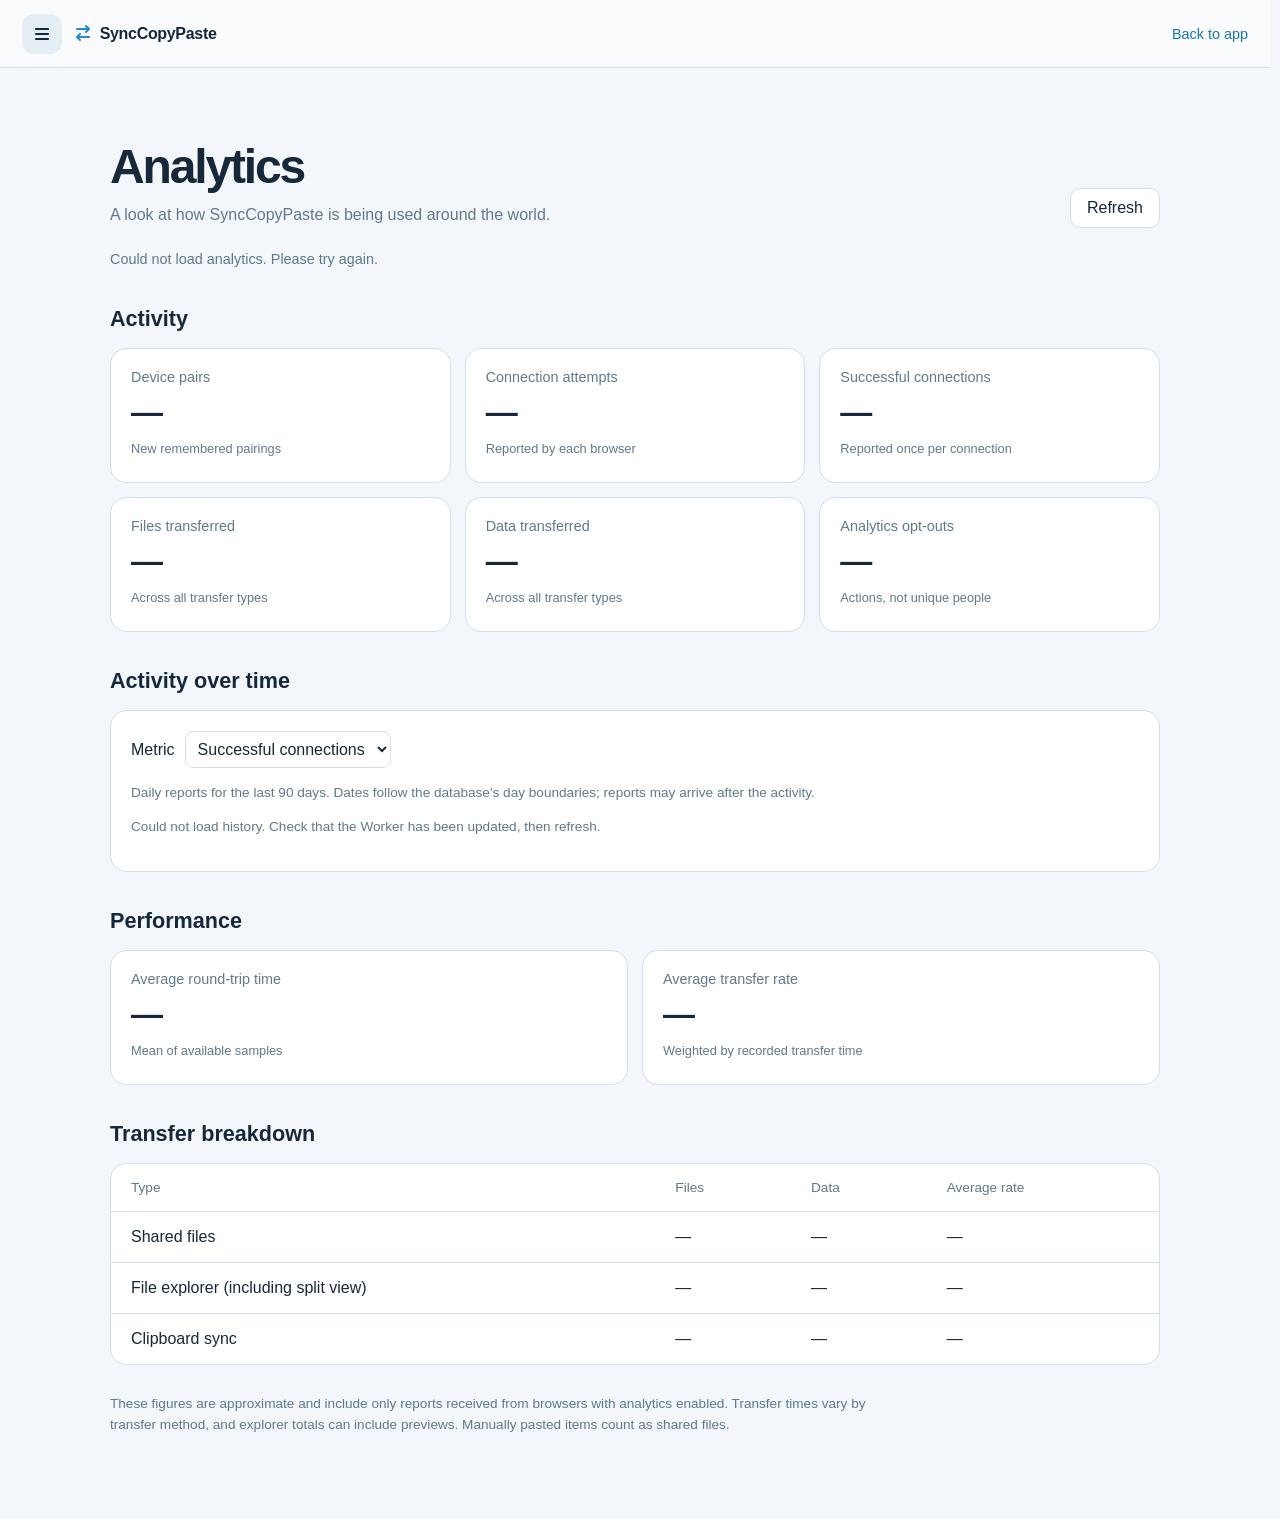
==== commit 2aa0c5ab: "Improved analytics and styles" ====
--- a/analytics/index.html
+++ b/analytics/index.html
@@ -1,28 +1,30 @@
-<!doctype html>
-<html lang="en" data-theme="light">
-<head>
-  <meta charset="utf-8">
-  <meta name="viewport" content="width=device-width, initial-scale=1">
-  <meta name="theme-color" content="#f9fbfd">
-  <meta http-equiv="Content-Security-Policy" content="default-src 'self'; connect-src https://synccopypaste.joel-tregurtha.workers.dev; style-src 'self' https://fonts.googleapis.com; font-src https://fonts.gstatic.com; object-src 'none'; base-uri 'none'">
-  <title>Global analytics | SyncCopyPaste</title>
-  <link rel="icon" href="../favicon.svg" type="image/svg+xml">
-  <link rel="preconnect" href="https://fonts.googleapis.com"><link rel="preconnect" href="https://fonts.gstatic.com" crossorigin>
-  <link href="https://fonts.googleapis.com/css2?family=Ubuntu:wght@400;500;700&display=swap" rel="stylesheet">
-  <link rel="stylesheet" href="../style.css">
-  <link rel="stylesheet" href="dashboard.css">
-</head>
-<body>
-<header class="analytics-header"><a class="brand" href="../"><span class="brand-mark" aria-hidden="true">⇄</span><strong>SyncCopyPaste</strong></a><a class="home-link" href="../">Back to app</a></header>
-<main class="dashboard">
-  <div class="dashboard-heading"><div><span class="section-label">GLOBAL ANALYTICS</span><h1>Sharing, in numbers</h1><p>A look at how SyncCopyPaste is being used around the world.</p></div><button class="refresh-button" id="refresh" type="button">Refresh</button></div>
-  <p id="status" class="dashboard-status" role="status" aria-live="polite">Loading analytics…</p>
-  <section aria-labelledby="activity-title"><div class="section-heading"><div><span class="section-label">ALL TIME</span><h2 id="activity-title">Activity</h2></div></div>
-    <div class="metric-grid"><article class="metric-card"><span>Device pairs</span><strong id="pairs">—</strong><small>New remembered pairings</small></article><article class="metric-card"><span>Connection attempts</span><strong id="attempts">—</strong><small>Reported by each browser</small></article><article class="metric-card"><span>Successful connections</span><strong id="connections">—</strong><small>Reported once per connection</small></article><article class="metric-card"><span>Files transferred</span><strong id="files">—</strong><small>Across all transfer types</small></article><article class="metric-card"><span>Data transferred</span><strong id="bytes">—</strong><small>Across all transfer types</small></article><article class="metric-card"><span>Analytics opt-outs</span><strong id="optouts">—</strong><small>Actions, not unique people</small></article></div>
-  </section>
-  <section aria-labelledby="performance-title"><div class="section-heading"><div><span class="section-label">CONNECTION QUALITY</span><h2 id="performance-title">Performance</h2></div></div><div class="metric-grid performance-grid"><article class="metric-card"><span>Average round-trip time</span><strong id="rtt">—</strong><small>Mean of available samples</small></article><article class="metric-card"><span>Average transfer rate</span><strong id="rate">—</strong><small>Weighted by recorded transfer time</small></article></div></section>
-  <section aria-labelledby="breakdown-title"><div class="section-heading"><div><span class="section-label">COMPLETED TRANSFERS</span><h2 id="breakdown-title">Transfer breakdown</h2></div></div><div class="breakdown" role="region" aria-label="Transfer breakdown" tabindex="0"><table><thead><tr><th scope="col">Type</th><th scope="col">Files</th><th scope="col">Data</th><th scope="col">Average rate</th></tr></thead><tbody><tr><th scope="row">Shared files</th><td id="shared-files">—</td><td id="shared-bytes">—</td><td id="shared-rate">—</td></tr><tr><th scope="row">File explorer</th><td id="explorer-files">—</td><td id="explorer-bytes">—</td><td id="explorer-rate">—</td></tr><tr><th scope="row">Clipboard sync</th><td id="clipboard-files">—</td><td id="clipboard-bytes">—</td><td id="clipboard-rate">—</td></tr></tbody></table></div></section>
-  <p class="dashboard-note">These figures are approximate and include only reports received from browsers with analytics enabled. Transfer times vary by transfer method, and explorer totals can include previews. Manually pasted items count as shared files.</p>
-</main>
-<script type="module" src="dashboard.js"></script>
-</body></html>
+<!doctype html>
+<html lang="en" data-theme="light">
+<head>
+  <meta charset="utf-8">
+  <meta name="viewport" content="width=device-width, initial-scale=1">
+  <meta name="theme-color" content="#f9fbfd">
+  <meta http-equiv="Content-Security-Policy" content="default-src 'self'; connect-src https://synccopypaste.joel-tregurtha.workers.dev; style-src 'self' https://fonts.googleapis.com https://cdnjs.cloudflare.com; font-src https://fonts.gstatic.com https://cdnjs.cloudflare.com; object-src 'none'; base-uri 'none'">
+  <title>Analytics | SyncCopyPaste</title>
+  <link rel="icon" href="../favicon.svg" type="image/svg+xml">
+  <link rel="preconnect" href="https://fonts.googleapis.com"><link rel="preconnect" href="https://fonts.gstatic.com" crossorigin>
+  <link href="https://fonts.googleapis.com/css2?family=Ubuntu:wght@400;500;700&display=swap" rel="stylesheet">
+  <link rel="stylesheet" href="https://cdnjs.cloudflare.com/ajax/libs/font-awesome/6.7.2/css/all.min.css">
+  <link rel="stylesheet" href="../style.css">
+  <link rel="stylesheet" href="dashboard.css">
+</head>
+<body>
+<header class="analytics-header"><div class="menu-wrap"><button id="menu-button" class="icon-button" aria-label="Open menu" aria-expanded="false" aria-controls="menu"><i class="fa-solid fa-bars"></i></button><nav id="menu" hidden><button id="about-button" type="button"><i class="fa-solid fa-circle-info"></i> About</button><button id="how-button" type="button"><i class="fa-solid fa-circle-question"></i> How this app works</button><button id="theme-button" type="button"><i class="fa-solid fa-moon"></i> <span>Dark mode</span></button></nav></div><a class="brand" href="../"><span class="brand-icon"><i class="fa-solid fa-arrow-right-arrow-left" aria-hidden="true"></i></span><strong>SyncCopyPaste</strong></a><a class="home-link" href="../">Back to app</a></header>
+<main class="dashboard">
+  <div class="dashboard-heading"><div><h1>Analytics</h1><p>A look at how SyncCopyPaste is being used around the world.</p></div><button class="refresh-button" id="refresh" type="button">Refresh</button></div>
+  <p id="status" class="dashboard-status loading" role="status" aria-live="polite">Loading analytics…</p>
+  <section aria-labelledby="activity-title"><div class="section-heading"><div><h2 id="activity-title">Activity</h2></div></div>
+    <div class="metric-grid"><article class="metric-card"><span>Device pairs</span><strong id="pairs">—</strong><small>New remembered pairings</small></article><article class="metric-card"><span>Connection attempts</span><strong id="attempts">—</strong><small>Reported by each browser</small></article><article class="metric-card"><span>Successful connections</span><strong id="connections">—</strong><small>Reported once per connection</small></article><article class="metric-card"><span>Files transferred</span><strong id="files">—</strong><small>Across all transfer types</small></article><article class="metric-card"><span>Data transferred</span><strong id="bytes">—</strong><small>Across all transfer types</small></article><article class="metric-card"><span>Analytics opt-outs</span><strong id="optouts">—</strong><small>Actions, not unique people</small></article></div>
+  </section>
+  <section aria-labelledby="history-title"><div class="section-heading"><h2 id="history-title">Activity over time</h2></div><div class="history-panel"><label for="history-metric">Metric</label><select id="history-metric"><option value="connections">Successful connections</option><option value="connection_attempts">Connection attempts</option><option value="pairs">Device pairs</option><option value="files">Files transferred</option><option value="bytes">Data transferred</option><option value="opt_outs">Analytics opt-outs</option><option value="rtt">Average round-trip time</option><option value="rate">Average transfer rate</option></select><p class="history-note">Daily reports for the last 90 days. Dates follow the database's day boundaries; reports may arrive after the activity.</p><p id="history-status" role="status">Loading history…</p><div id="history-chart" class="history-chart"></div><details id="history-details" hidden><summary>View daily values</summary><div class="history-table"><table><thead><tr><th scope="col">Day</th><th scope="col">Value</th></tr></thead><tbody id="history-values"></tbody></table></div></details></div></section>
+  <section aria-labelledby="performance-title"><div class="section-heading"><div><h2 id="performance-title">Performance</h2></div></div><div class="metric-grid performance-grid"><article class="metric-card"><span>Average round-trip time</span><strong id="rtt">—</strong><small>Mean of available samples</small></article><article class="metric-card"><span>Average transfer rate</span><strong id="rate">—</strong><small>Weighted by recorded transfer time</small></article></div></section>
+  <section aria-labelledby="breakdown-title"><div class="section-heading"><div><h2 id="breakdown-title">Transfer breakdown</h2></div></div><div class="breakdown" role="region" aria-label="Transfer breakdown" tabindex="0"><table><thead><tr><th scope="col">Type</th><th scope="col">Files</th><th scope="col">Data</th><th scope="col">Average rate</th></tr></thead><tbody><tr><th scope="row">Shared files</th><td id="shared-files">—</td><td id="shared-bytes">—</td><td id="shared-rate">—</td></tr><tr><th scope="row">File explorer (including split view)</th><td id="explorer-files">—</td><td id="explorer-bytes">—</td><td id="explorer-rate">—</td></tr><tr><th scope="row">Clipboard sync</th><td id="clipboard-files">—</td><td id="clipboard-bytes">—</td><td id="clipboard-rate">—</td></tr></tbody></table></div></section>
+  <p class="dashboard-note">These figures are approximate and include only reports received from browsers with analytics enabled. Transfer times vary by transfer method, and explorer totals can include previews. Manually pasted items count as shared files.</p>
+</main>
+<script type="module" src="dashboard.js"></script>
+</body></html>
--- a/style.css
+++ b/style.css
@@ -1,253 +1,287 @@
-:root{font-family:Ubuntu,-apple-system,BlinkMacSystemFont,"Segoe UI",sans-serif;color-scheme:dark;--bg:#171c24;--header:#111820;--panel:#1a2530;--surface:#111820;--raised:#213245;--border:#31465b;--text:#eef6ff;--muted:#aabed1;--blue:#3498db;--blue-soft:#8dd1ff;--green:#5ad39c;--shadow:#0004}*{box-sizing:border-box}html[data-theme=light]{color-scheme:light;--bg:#f3f6fa;--header:#f9fbfd;--panel:#fff;--surface:#f3f7fa;--raised:#e5edf5;--border:#d1e0eb;--text:#17283a;--muted:#60798c;--blue:#2688cc;--blue-soft:#1976b2;--green:#17865d;--shadow:#28445c20}body{margin:0;background:var(--bg);color:var(--text);min-height:100dvh}button,a{font:inherit}button{cursor:pointer;color:inherit}button:focus-visible,a:focus-visible{outline:2px solid var(--blue);outline-offset:3px}header{height:68px;background:var(--header);display:flex;align-items:center;gap:14px;padding:0 22px;border-bottom:1px solid var(--border)}.brand{display:flex;align-items:center;gap:10px;font-size:1rem;letter-spacing:-.02em}.brand-icon{color:var(--blue);font-size:1rem}.menu-wrap{position:relative}.icon-button{width:40px;height:40px;border:0;border-radius:12px;background:var(--raised);display:grid;place-items:center}.icon-button:hover,.text-button:hover,.add-more:hover{filter:brightness(1.13)}nav{position:absolute;z-index:5;top:49px;left:0;width:245px;padding:7px;background:var(--panel);border:1px solid var(--border);border-radius:14px;box-shadow:0 14px 35px var(--shadow)}nav button{display:flex;gap:12px;align-items:center;width:100%;border:0;border-radius:9px;padding:12px;background:transparent;text-align:left}nav button:hover{background:var(--raised)}nav i{width:18px;text-align:center;color:var(--blue-soft)}main{width:min(720px,calc(100% - 32px));margin:0 auto;padding:65px 0 48px}.intro{text-align:center;margin-bottom:32px}.eyebrow,.link-label,.section-label{font-size:.7rem;font-weight:700;letter-spacing:.12em;color:var(--blue-soft)}h1{font-size:clamp(2rem,6vw,2.8rem);letter-spacing:-.045em;margin:12px 0}p{line-height:1.55;color:var(--muted)}.intro p{margin:0}.panel{border:1px solid var(--border);background:var(--panel);border-radius:22px;box-shadow:0 18px 55px var(--shadow)}.pairing{width:min(440px,100%);margin:auto;padding:30px;text-align:center}.panel-icon,.upload-icon{display:grid;place-items:center;margin:0 auto;background:#3498db1c;color:var(--blue-soft);border-radius:16px;width:56px;height:56px;font-size:1.35rem}.pairing h2{font-size:1.3rem;margin:18px 0 7px}.pairing p{margin:0 0 20px;font-size:.92rem}.qr-frame{display:inline-grid;place-items:center;background:white;padding:13px;border-radius:16px;min-width:218px;min-height:218px}.qr-frame img{display:block;width:192px;height:192px}.qr-frame i{color:#2688cc}.link-label{margin:22px 0 8px;font-size:.65rem}.link-row{display:flex;align-items:center;gap:8px;padding:6px 6px 6px 12px;background:var(--surface);border:1px solid var(--border);border-radius:12px;text-align:left}.link-row a{flex:1;min-width:0;overflow-wrap:anywhere;font-size:.78rem;color:var(--blue-soft);text-decoration:none}.link-row a:hover{text-decoration:underline}.link-row button{flex:none;width:36px;height:36px}.credentials{display:flex;justify-content:center;gap:16px;flex-wrap:wrap;margin:14px 0;color:var(--muted);font-size:.78rem}.credentials strong{color:var(--text);font-weight:500}.waiting,.connected-badge{display:inline-flex;align-items:center;gap:8px;font-size:.82rem;color:var(--muted)}.dot{width:8px;height:8px;flex:none;background:#eab65b;border-radius:50%;box-shadow:0 0 0 3px #eab65b1c}.connected-badge{padding:9px 13px;border:1px solid #55cf9933;border-radius:999px;background:#55cf9912;color:var(--green);font-weight:500;white-space:nowrap}.connected-badge .dot{background:var(--green);box-shadow:0 0 0 3px #55cf991c}.workspace-heading{display:flex;justify-content:space-between;align-items:end;gap:15px;margin:0 0 17px}.workspace-heading h2{margin:7px 0 0;font-size:1.4rem}.dropzone{min-height:350px;padding:20px;border:1px dashed #4b7191;border-radius:20px;background:var(--panel);transition:background .15s,border-color .15s}.dropzone.dragging{border-color:var(--blue);background:#3498db22}.drop-top{display:flex;justify-content:space-between;align-items:center}.drop-top>div{display:flex;align-items:center;gap:10px}#file-count{color:var(--muted);font-size:.75rem}.text-button{border:0;background:transparent;color:var(--muted);padding:8px;font-size:.85rem}.text-button i{margin-right:5px}.empty{text-align:center;padding:50px 10px 35px}.upload-icon{width:62px;height:62px;border-radius:20px;font-size:1.3rem}.empty h3{margin:19px 0 7px;font-size:1.1rem}.empty p{font-size:.88rem;margin:0 0 20px}.primary{border:0;background:var(--blue);color:white;padding:11px 17px;border-radius:10px;font-weight:500}.primary:hover{filter:brightness(1.1)}.primary i{margin-right:7px}.file-list{display:grid;grid-template-columns:repeat(auto-fill,minmax(185px,1fr));gap:12px;margin-top:15px}.file-card{min-width:0;padding:12px;background:var(--surface);border:1px solid var(--border);border-radius:13px}.thumb{height:112px;display:grid;place-items:center;border-radius:8px;background:var(--raised);color:var(--blue-soft);overflow:hidden;font-size:2.2rem}.thumb img{width:100%;height:100%;object-fit:cover}.filename{font-size:.88rem;font-weight:500;display:flex;min-width:0;margin:12px 0 5px}.filename .stem{overflow:hidden;text-overflow:ellipsis;white-space:nowrap}.filename .ext{flex:none}.filesize{font-size:.75rem;color:var(--muted)}.card-actions{display:flex;gap:6px;margin-top:13px}.card-actions button,.add-more{border:1px solid var(--border);background:var(--raised);border-radius:8px;padding:8px;color:var(--text);font-size:.77rem}.card-actions button{flex:1}.card-actions i{margin-right:5px}.add-more{width:100%;margin-top:14px;padding:11px}.workspace-note{text-align:center;font-size:.8rem}.workspace-note i{margin-right:6px}.notice{text-align:center;min-height:24px;margin-top:15px;color:var(--blue-soft);font-size:.85rem}dialog{width:min(450px,calc(100% - 32px));background:var(--panel);color:var(--text);border:1px solid var(--border);border-radius:20px;padding:25px;box-shadow:0 25px 80px var(--shadow)}dialog::backdrop{background:#091017b8;backdrop-filter:blur(5px)}dialog p{font-size:.92rem}.dialog-head{display:flex;justify-content:space-between}.panel-icon.small{margin:0;width:45px;height:45px;font-size:1rem}dialog h2{margin-top:20px}dialog .primary{width:100%;margin-top:10px}[hidden]{display:none!important}@media(max-width:500px){header{padding:0 14px}main{padding-top:42px}.pairing{padding:24px 18px}.workspace-heading{align-items:start;flex-direction:column}.dropzone{padding:15px}.file-list{grid-template-columns:repeat(2,minmax(0,1fr))}.card-actions button{min-width:0;padding:8px 4px}.thumb{height:95px}}
+:root{font-family:Ubuntu,-apple-system,BlinkMacSystemFont,"Segoe UI",sans-serif;color-scheme:dark;--bg:#171c24;--header:#111820;--panel:#1a2530;--surface:#111820;--raised:#213245;--border:#31465b;--text:#eef6ff;--muted:#aabed1;--blue:#3498db;--blue-soft:#8dd1ff;--green:#5ad39c;--shadow:#0004}*{box-sizing:border-box}html[data-theme=light]{color-scheme:light;--bg:#f3f6fa;--header:#f9fbfd;--panel:#fff;--surface:#f3f7fa;--raised:#e5edf5;--border:#d1e0eb;--text:#17283a;--muted:#60798c;--blue:#2688cc;--blue-soft:#1976b2;--green:#17865d;--shadow:#28445c20}body{margin:0;background:var(--bg);color:var(--text);min-height:100dvh}button,a{font:inherit}button{cursor:pointer;color:inherit}button:focus-visible,a:focus-visible{outline:2px solid var(--blue);outline-offset:3px}header{height:68px;background:var(--header);display:flex;align-items:center;gap:14px;padding:0 22px;border-bottom:1px solid var(--border)}.brand{display:flex;align-items:center;gap:10px;font-size:1rem;letter-spacing:-.02em}.brand-icon{color:var(--blue);font-size:1rem}.menu-wrap{position:relative}.icon-button{width:40px;height:40px;border:0;border-radius:12px;background:var(--raised);display:grid;place-items:center}.icon-button:hover,.text-button:hover,.add-more:hover{filter:brightness(1.13)}nav{position:absolute;z-index:5;top:49px;left:0;width:245px;padding:7px;background:var(--panel);border:1px solid var(--border);border-radius:14px;box-shadow:0 14px 35px var(--shadow)}nav button{display:flex;gap:12px;align-items:center;width:100%;border:0;border-radius:9px;padding:12px;background:transparent;text-align:left}nav button:hover{background:var(--raised)}nav i{width:18px;text-align:center;color:var(--blue-soft)}main{width:min(720px,calc(100% - 32px));margin:0 auto;padding:65px 0 48px}.intro{text-align:center;margin-bottom:32px}.eyebrow,.link-label,.section-label{font-size:.7rem;font-weight:700;letter-spacing:.12em;color:var(--blue-soft)}h1{font-size:clamp(2rem,6vw,2.8rem);letter-spacing:-.045em;margin:12px 0}p{line-height:1.55;color:var(--muted)}.intro p{margin:0}.panel{border:1px solid var(--border);background:var(--panel);border-radius:22px;box-shadow:0 18px 55px var(--shadow)}.pairing{width:min(440px,100%);margin:auto;padding:30px;text-align:center}.panel-icon,.upload-icon{display:grid;place-items:center;margin:0 auto;background:#3498db1c;color:var(--blue-soft);border-radius:16px;width:56px;height:56px;font-size:1.35rem}.pairing h2{font-size:1.3rem;margin:18px 0 7px}.pairing p{margin:0 0 20px;font-size:.92rem}.qr-frame{display:inline-grid;place-items:center;background:white;padding:13px;border-radius:16px;min-width:218px;min-height:218px}.qr-frame img{display:block;width:192px;height:192px}.qr-frame i{color:#2688cc}.link-label{margin:22px 0 8px;font-size:.65rem}.link-row{display:flex;align-items:center;gap:8px;padding:6px 6px 6px 12px;background:var(--surface);border:1px solid var(--border);border-radius:12px;text-align:left}.link-row a{flex:1;min-width:0;overflow-wrap:anywhere;font-size:.78rem;color:var(--blue-soft);text-decoration:none}.link-row a:hover{text-decoration:underline}.link-row button{flex:none;width:36px;height:36px}.credentials{display:flex;justify-content:center;gap:16px;flex-wrap:wrap;margin:14px 0;color:var(--muted);font-size:.78rem}.credentials strong{color:var(--text);font-weight:500}.waiting,.connected-badge{display:inline-flex;align-items:center;gap:8px;font-size:.82rem;color:var(--muted)}.dot{width:8px;height:8px;flex:none;background:#eab65b;border-radius:50%;box-shadow:0 0 0 3px #eab65b1c}.connected-badge{padding:9px 13px;border:1px solid #55cf9933;border-radius:999px;background:#55cf9912;color:var(--green);font-weight:500;white-space:nowrap}.connected-badge .dot{background:var(--green);box-shadow:0 0 0 3px #55cf991c}.workspace-heading{display:flex;justify-content:space-between;align-items:end;gap:15px;margin:0 0 17px}.workspace-heading h2{margin:7px 0 0;font-size:1.4rem}.dropzone{min-height:350px;padding:20px;border:1px dashed #4b7191;border-radius:20px;background:var(--panel);transition:background .15s,border-color .15s}.dropzone.dragging{border-color:var(--blue);background:#3498db22}.drop-top{display:flex;justify-content:space-between;align-items:center}.drop-top>div{display:flex;align-items:center;gap:10px}#file-count{color:var(--muted);font-size:.75rem}.text-button{border:0;background:transparent;color:var(--muted);padding:8px;font-size:.85rem}.text-button i{margin-right:5px}.empty{text-align:center;padding:50px 10px 35px}.upload-icon{width:62px;height:62px;border-radius:20px;font-size:1.3rem}.empty h3{margin:19px 0 7px;font-size:1.1rem}.empty p{font-size:.88rem;margin:0 0 20px}.primary{border:0;background:var(--blue);color:white;padding:11px 17px;border-radius:10px;font-weight:500}.primary:hover{filter:brightness(1.1)}.primary i{margin-right:7px}.file-list{display:grid;grid-template-columns:repeat(auto-fill,minmax(185px,1fr));gap:12px;margin-top:15px}.file-card{min-width:0;padding:12px;background:var(--surface);border:1px solid var(--border);border-radius:13px}.thumb{height:112px;display:grid;place-items:center;border-radius:8px;background:var(--raised);color:var(--blue-soft);overflow:hidden;font-size:2.2rem}.thumb img{width:100%;height:100%;object-fit:cover}.filename{font-size:.88rem;font-weight:500;display:flex;min-width:0;margin:12px 0 5px}.filename .stem{overflow:hidden;text-overflow:ellipsis;white-space:nowrap}.filename .ext{flex:none}.filesize{font-size:.75rem;color:var(--muted)}.card-actions{display:flex;gap:6px;margin-top:13px}.card-actions button,.add-more{border:1px solid var(--border);background:var(--raised);border-radius:8px;padding:8px;color:var(--text);font-size:.77rem}.card-actions button{flex:1}.card-actions i{margin-right:5px}.add-more{width:100%;margin-top:14px;padding:11px}.workspace-note{text-align:center;font-size:.8rem}.workspace-note i{margin-right:6px}.notice{text-align:center;min-height:24px;margin-top:15px;color:var(--blue-soft);font-size:.85rem}dialog{width:min(450px,calc(100% - 32px));background:var(--panel);color:var(--text);border:1px solid var(--border);border-radius:20px;padding:25px;box-shadow:0 25px 80px var(--shadow)}dialog::backdrop{background:#091017b8;backdrop-filter:blur(5px)}dialog p{font-size:.92rem}.dialog-head{display:flex;justify-content:space-between}.panel-icon.small{margin:0;width:45px;height:45px;font-size:1rem}dialog h2{margin-top:20px}dialog .primary{width:100%;margin-top:10px}[hidden]{display:none!important}@media(max-width:500px){header{padding:0 14px}main{padding-top:42px}.pairing{padding:24px 18px}.workspace-heading{align-items:start;flex-direction:column}.dropzone{padding:15px}.file-list{grid-template-columns:repeat(2,minmax(0,1fr))}.card-actions button{min-width:0;padding:8px 4px}.thumb{height:95px}}
+
+/* Keep the connection badge and file actions visually lightweight. */
+.connected-badge,.card-actions button{border:0}
+.card-actions i{margin:0}
+.connected-badge{background:var(--raised);color:var(--text)}
+.connected-badge .dot{background:var(--muted);box-shadow:none}
+.clipboard-option{text-align:center;margin:22px auto 0;max-width:510px;color:var(--muted);font-size:.85rem}.optional-label{font-weight:500;margin-right:7px}.clipboard-button{border:0;border-radius:9px;background:var(--raised);color:var(--text);padding:9px 13px;font-weight:500}.clipboard-button i{margin-right:6px}.clipboard-button[aria-pressed=true]{background:var(--blue);color:white}.clipboard-option p{margin:10px 0}.clipboard-option .clipboard-status{color:var(--blue-soft);font-size:.8rem}
+.connecting-overlay{position:fixed;inset:0;z-index:100;display:grid;place-items:center;background:color-mix(in srgb,var(--bg) 70%,transparent);backdrop-filter:blur(8px);-webkit-backdrop-filter:blur(8px)}
+.connecting-content{display:flex;flex-direction:column;align-items:center;gap:16px;padding:0 20px;color:var(--text);font-weight:500;text-align:center}
+.connecting-detail{max-width:300px;padding:0 20px;text-align:center;font-size:.875rem;font-weight:400}
+.connecting-spinner{width:42px;height:42px;border:3px solid var(--border);border-top-color:var(--blue);border-radius:50%;animation:connecting-spin .8s linear infinite}
+@keyframes connecting-spin{to{transform:rotate(360deg)}}
+@media(prefers-reduced-motion:reduce){.connecting-spinner{animation-duration:2s}}
+html[data-theme=light] #close-dialog:hover{background:#ccd4dc;filter:none}
+html[data-theme=light] #menu-button:hover{background:#ccd4dc;filter:none}
+/* Remote folder browsing */
+.folder-tabs{display:flex;gap:4px;align-items:center;width:fit-content;max-width:100%;margin:0 0 14px;padding:4px;background:var(--raised);border-radius:13px}.folder-tabs button{border:0;background:transparent;color:var(--muted);font-size:.82rem;font-weight:500;padding:9px 13px;border-radius:10px}.folder-tabs button.selected{color:var(--text);background:var(--panel);box-shadow:0 2px 8px var(--shadow)}.folder-tabs button:last-child{overflow:hidden;text-overflow:ellipsis;white-space:nowrap;max-width:min(430px,60vw)}
+.folder-explorer{min-height:350px;padding:17px;border:1px solid var(--border);border-radius:20px;background:var(--panel)}.explorer-toolbar{display:flex;gap:12px;align-items:center;justify-content:space-between}.breadcrumb-wrap{display:flex;align-items:center;min-width:0;flex:1;background:var(--surface);border:1px solid var(--border);border-radius:10px}.breadcrumb{position:static;z-index:auto;top:auto;left:auto;display:flex;align-items:center;gap:9px;min-width:0;width:100%;padding:9px 10px;background:transparent;border:0;border-radius:0;box-shadow:none;overflow-x:auto;overscroll-behavior-x:contain;scrollbar-width:none;touch-action:pan-x}.breadcrumb::-webkit-scrollbar{display:none}.breadcrumb.expanded{flex-wrap:wrap;overflow:visible}.breadcrumb button{flex:none;max-width:210px;overflow:hidden;text-overflow:ellipsis;white-space:nowrap;padding:3px 0;border:0;background:transparent;color:var(--muted);font-size:.82rem}.breadcrumb button[aria-current=page]{color:var(--text);font-weight:500}.breadcrumb i{color:var(--muted);font-size:.58rem}.breadcrumb-expand{border:0;border-radius:7px;background:var(--raised);padding:4px 8px;margin-left:6px;color:var(--text);font-weight:700}.explorer-actions{display:flex;align-items:center;gap:6px;flex:none}.explorer-icon,.view-toggle button,.folder-search-row button{width:36px;height:36px;border:0;border-radius:9px;background:var(--raised);color:var(--muted)}.explorer-icon[aria-expanded=true],.view-toggle button[aria-pressed=true]{background:var(--blue);color:white}.view-toggle{display:flex;gap:3px;padding:3px;background:var(--surface);border-radius:10px}.view-toggle button{width:31px;height:30px;background:transparent}.folder-search-row{display:flex;align-items:center;gap:10px;margin-top:14px;padding:5px 8px 5px 13px;border:1px solid var(--border);border-radius:10px;background:var(--surface);color:var(--muted)}.folder-search-row input{min-width:0;flex:1;padding:8px 0;border:0;outline:0;background:transparent;color:var(--text);font:inherit;font-size:.86rem}.folder-search-row button{width:30px;height:30px}.folder-status{min-height:19px;margin:17px 2px 10px;font-size:.8rem}.folder-grid{display:grid;grid-template-columns:repeat(auto-fill,minmax(145px,1fr));gap:12px}.folder-card{min-width:0;padding:11px;background:var(--surface);border:1px solid var(--border);border-radius:13px}.folder-thumb{display:grid;place-items:center;width:100%;height:100px;border:0;border-radius:8px;background:var(--raised);color:var(--blue-soft);font-size:2rem}.folder-item-name{display:block;max-width:100%;overflow:hidden;text-overflow:ellipsis;white-space:nowrap;color:var(--text);font-size:.85rem;font-weight:500}.folder-card .folder-item-name{margin-top:11px}button.folder-item-name{padding:0;border:0;background:transparent;text-align:left}button.folder-item-name:hover{text-decoration:underline}.folder-item-meta{margin-top:5px;color:var(--muted);font-size:.75rem}.folder-item-actions{display:flex;gap:6px;margin-top:11px}.folder-item-actions button{flex:1;min-width:32px;padding:8px;border:0;border-radius:8px;background:var(--raised);color:var(--text)}.folder-item-actions button:hover,.explorer-icon:hover,.view-toggle button:hover,.breadcrumb-expand:hover{filter:brightness(.93)}.folder-table-wrap{overflow-x:auto}.folder-table{width:100%;border-collapse:collapse;text-align:left;font-size:.8rem}.folder-table th,.folder-table td{padding:11px 9px;border-bottom:1px solid var(--border);white-space:nowrap}.folder-table th button{padding:0;border:0;background:transparent;color:var(--muted);font-size:.75rem;font-weight:500}.folder-table td:first-child{min-width:150px;max-width:260px}.folder-table td:first-child i{display:inline-block;margin-right:9px;color:var(--blue-soft)}.folder-table td:first-child .folder-item-name{display:inline-block;vertical-align:middle;max-width:calc(100% - 28px)}.folder-table td:not(:first-child){color:var(--muted)}.folder-table .folder-item-actions{margin:0}.folder-table .folder-item-actions button{flex:none}.search-group{margin:18px 0 0;padding-left:15px;border-left:2px solid var(--border)}.search-path{display:flex;gap:8px;align-items:center;margin-bottom:10px;color:var(--muted);font-size:.8rem;overflow-wrap:anywhere}.folder-option{margin-top:20px}@media(max-width:500px){.folder-explorer{padding:12px}.explorer-toolbar{align-items:flex-start;flex-wrap:wrap}.breadcrumb-wrap{flex-basis:100%}.explorer-actions{margin-left:auto}.folder-grid{grid-template-columns:repeat(2,minmax(0,1fr))}.folder-table th,.folder-table td{padding:10px 8px}}
+
+.breadcrumb button{width:auto;max-width:none;flex:0 0 auto}
+.breadcrumb.expanded button{max-width:100%;white-space:normal;overflow-wrap:anywhere;text-align:left}
+.breadcrumb button{padding:5px 8px;border-radius:7px}
+.folder-content-wrap{position:relative;min-height:180px}.folder-loading{position:absolute;inset:0;display:grid;place-items:center;background:color-mix(in srgb,var(--panel) 70%,transparent);color:var(--text);font-size:.9rem;font-weight:500;text-shadow:0 1px 6px var(--panel);z-index:1}
+.folder-tabs.attention{animation:folder-tabs-glow 4s ease-out both}
+@keyframes folder-tabs-glow{0%,15%{box-shadow:0 0 22px #3498db80}100%{box-shadow:0 0 22px transparent}}
+@media(prefers-reduced-motion:reduce){.folder-tabs.attention{animation:none}}
+.connection-lost{text-align:center;margin:0 0 16px;color:var(--text);font-weight:500}
+.waiting-paused{text-align:center;margin:0 0 20px}.waiting-paused p{margin:0 0 12px}#waiting-dialog{text-align:center}#waiting-dialog:focus{outline:none}html[data-theme=light] #waiting-dialog::backdrop{background:rgba(31,46,60,.32)}.waiting-actions{display:flex;justify-content:center;gap:10px}.waiting-actions .primary{width:auto;margin:0}.waiting-actions .clipboard-button{margin:0}
+.connection-lost span{display:inline-flex;align-items:center;padding:9px 14px;border-radius:999px;background:#f0a33b24;color:#f4b85f;font-size:.85rem;font-weight:500}
+html[data-theme=light] .connection-lost span{background:#fff0d9;color:#94530a}
+.empty-actions{display:flex;justify-content:center;gap:8px;flex-wrap:wrap}
+.folder-loading.is-searching{display:block;text-align:center}.folder-loading.is-searching span{position:sticky;top:16px;display:inline-block;margin-top:24px}
+.folder-search-row input[type="search"]::-webkit-search-cancel-button{display:none}
+.text-preview{width:100%;height:100%;padding:12px;overflow:hidden;color:var(--text);font-size:.78rem;line-height:1.45;text-align:left;white-space:pre-wrap;overflow-wrap:anywhere}
+.empty-actions{margin-top:14px}
+.empty{padding-bottom:0}
+.source-button{display:flex;justify-content:center;align-items:center;gap:9px;width:100%;margin-top:18px;padding:12px 17px;border-radius:10px;background:var(--blue);color:#fff;text-decoration:none;font-weight:500}.source-button:hover{filter:brightness(1.1)}
+html[data-theme=light] #close-about:hover,html[data-theme=light] #copy-link:hover,html[data-theme=light] .remembered-row .icon-button:hover{background:#ccd4dc;filter:none}
+button.search-path{border:0;border-radius:7px;padding:5px 7px;background:transparent;text-align:left;font:inherit;font-size:.8rem;color:var(--muted)}button.search-path:hover{background:var(--raised);color:var(--text)}
+.file-card,.folder-card{cursor:pointer}.file-card:focus-visible{outline:2px solid var(--blue);outline-offset:3px}.preview-dialog{width:min(900px,calc(100% - 32px));height:min(760px,calc(100dvh - 48px));max-height:calc(100dvh - 48px);padding:0;overflow:hidden}.preview-dialog[open]{display:flex;flex-direction:column}.preview-header{display:flex;align-items:center;justify-content:space-between;gap:16px;padding:20px 24px;border-bottom:1px solid var(--border)}.preview-header>div{min-width:0}.preview-header h2{margin:5px 0 0;overflow:hidden;text-overflow:ellipsis;white-space:nowrap;font-size:1.1rem}.preview-label{color:var(--blue-soft);font-size:.68rem;font-weight:700;letter-spacing:.1em}.preview-header button{flex:none}.preview-body{flex:1;min-height:0;overflow:auto;padding:20px 24px;background:var(--surface)}.preview-message{margin:30px 0;text-align:center}.preview-image{display:block;max-width:100%;max-height:100%;width:auto;height:auto;margin:auto;object-fit:contain}.preview-code,.preview-document{margin:0;white-space:pre-wrap;overflow-wrap:anywhere;tab-size:4;line-height:1.6;color:var(--text)}.preview-code{font: .85rem/1.65 ui-monospace,SFMono-Regular,Consolas,monospace}.preview-document{padding:clamp(16px,4vw,36px);background:var(--panel);border:1px solid var(--border);border-radius:12px;font:1rem/1.7 Ubuntu,sans-serif}.preview-header .icon-button:hover{filter:brightness(.93)}
+button.filename{width:100%;padding:0;border:0;background:transparent;color:var(--text);text-align:left}button.filename:hover{text-decoration:underline}
+.preview-actions{display:flex;align-items:center;gap:7px;flex:none}.preview-actions button:disabled{opacity:.4;cursor:wait}.preview-action-status{margin:0;padding:8px 24px;color:var(--blue-soft);font-size:.8rem}.preview-action-status:empty{display:none}
+.syntax-code{white-space:pre;overflow:auto;tab-size:4}.syntax-code code{font:inherit}.syntax-code .hljs-comment,.syntax-code .hljs-quote{color:#67816f;font-style:italic}.syntax-code .hljs-keyword,.syntax-code .hljs-selector-tag,.syntax-code .hljs-doctag{color:#b2499a}.syntax-code .hljs-string,.syntax-code .hljs-attr{color:#a24f30}.syntax-code .hljs-number,.syntax-code .hljs-literal{color:#236f59}.syntax-code .hljs-title,.syntax-code .hljs-title.function_,.syntax-code .hljs-section{color:#765500}.syntax-code .hljs-tag,.syntax-code .hljs-name,.syntax-code .hljs-selector-class,.syntax-code .hljs-selector-id{color:#176aab}.syntax-code .hljs-attribute,.syntax-code .hljs-property,.syntax-code .hljs-variable{color:#075f87}.syntax-code .hljs-built_in,.syntax-code .hljs-type{color:#17806d}html[data-theme=dark] .syntax-code .hljs-comment,html[data-theme=dark] .syntax-code .hljs-quote{color:#8bb48f}html[data-theme=dark] .syntax-code .hljs-keyword,html[data-theme=dark] .syntax-code .hljs-selector-tag,html[data-theme=dark] .syntax-code .hljs-doctag{color:#d792ca}html[data-theme=dark] .syntax-code .hljs-string,html[data-theme=dark] .syntax-code .hljs-attr{color:#e6a681}html[data-theme=dark] .syntax-code .hljs-number,html[data-theme=dark] .syntax-code .hljs-literal{color:#a6d2aa}html[data-theme=dark] .syntax-code .hljs-title,html[data-theme=dark] .syntax-code .hljs-title.function_,html[data-theme=dark] .syntax-code .hljs-section{color:#e1ce88}html[data-theme=dark] .syntax-code .hljs-tag,html[data-theme=dark] .syntax-code .hljs-name,html[data-theme=dark] .syntax-code .hljs-selector-class,html[data-theme=dark] .syntax-code .hljs-selector-id{color:#80bff0}html[data-theme=dark] .syntax-code .hljs-attribute,html[data-theme=dark] .syntax-code .hljs-property,html[data-theme=dark] .syntax-code .hljs-variable{color:#a2d6f6}html[data-theme=dark] .syntax-code .hljs-built_in,html[data-theme=dark] .syntax-code .hljs-type{color:#71cbb5}
+.preview-body,.syntax-code{scrollbar-width:thin;scrollbar-color:#718da4 transparent}
+.preview-body::-webkit-scrollbar,.syntax-code::-webkit-scrollbar{width:8px;height:8px}
+.preview-body::-webkit-scrollbar-track,.syntax-code::-webkit-scrollbar-track{background:transparent}
+.preview-body::-webkit-scrollbar-thumb,.syntax-code::-webkit-scrollbar-thumb{background:#718da4;border-radius:999px}
+.preview-body::-webkit-scrollbar-corner,.syntax-code::-webkit-scrollbar-corner{background:transparent}
+html[data-theme=dark] .preview-body,html[data-theme=dark] .syntax-code{scrollbar-color:#526e88 transparent}
+html[data-theme=dark] .preview-body::-webkit-scrollbar-thumb,html[data-theme=dark] .syntax-code::-webkit-scrollbar-thumb{background:#526e88}
+.share-app{margin-left:auto;flex:none}html[data-theme=light] .share-app:hover{background:#ccd4dc;filter:none}
+.share-app-status{margin-left:auto;color:var(--muted);font-size:.8rem;white-space:nowrap}.share-app-status:empty{display:none}.share-app-status:not(:empty)+.share-app{margin-left:0}
+html{background:var(--bg);scrollbar-gutter:stable;scrollbar-width:thin;scrollbar-color:#718da4 transparent}
+html::-webkit-scrollbar{width:8px;height:8px}
+html::-webkit-scrollbar-track,html::-webkit-scrollbar-corner{background:transparent}
+html::-webkit-scrollbar-thumb{background:#718da4;border-radius:999px}
+html[data-theme=dark]{scrollbar-color:#526e88 transparent}
+html[data-theme=dark]::-webkit-scrollbar-thumb{background:#526e88}
+@media(max-width:500px){.explorer-toolbar{flex-wrap:nowrap;align-items:center;gap:6px}.breadcrumb-wrap{flex:1 1 0;min-width:60px}.explorer-actions{margin-left:0;gap:4px}.explorer-icon{width:32px;height:32px}.view-toggle button{width:28px;height:28px}}
+.folder-tabs button:last-child{white-space:normal;overflow-wrap:anywhere;text-align:center}
+@media(max-width:500px){.browsing-folder #clipboard-option,.browsing-folder .folder-option{display:none}}
+@media(max-width:500px){.workspace-heading h2{display:none}.browsing-folder .folder-explorer{min-height:max(350px,calc(100dvh - 220px))}}
+@media(max-width:500px){main{padding-top:20px}}
+@media(max-width:500px){.browsing-folder .folder-explorer{min-height:max(350px,calc(100vh - var(--explorer-top-space, 130px)));min-height:max(350px,calc(100dvh - var(--explorer-top-space, 130px)))}}
+@media(max-width:500px){
+  .browsing-folder .folder-explorer{height:max(350px,calc(100vh - var(--explorer-top-space,130px)));height:max(350px,calc(100dvh - var(--explorer-top-space,130px)));display:flex;flex-direction:column;min-height:0}
+  .browsing-folder .folder-explorer[hidden]{display:none}
+  .browsing-folder .folder-explorer>.explorer-toolbar,.browsing-folder .folder-explorer>.folder-search-row,.browsing-folder .folder-explorer>.folder-status{flex:none}
+  .browsing-folder .folder-content-wrap{flex:1;min-height:0;overflow:auto;scrollbar-width:thin;scrollbar-color:#718da4 transparent}
+  html[data-theme=dark] .browsing-folder .folder-content-wrap{scrollbar-color:#526e88 transparent}
+}
+@media(max-width:500px){.browsing-folder .workspace-note{display:none}}
+.folder-search-row{height:42px;padding-top:0;padding-bottom:0}
+@media(max-width:500px){.folder-search-row{height:38px}.folder-search-row input{font-size:16px}}
+.folder-content-area.no-search-results .folder-status{position:absolute;top:0;left:0}
+.folder-table thead th{position:sticky;top:0;z-index:2;background:var(--panel);box-shadow:inset 0 -1px var(--border)}
+.folder-content-wrap{max-height:min(65vh,650px);overflow:auto}
+.folder-table-wrap{overflow:visible}
+@media(max-width:500px){.browsing-folder .folder-content-wrap{max-height:none}}
+.breadcrumb-segment{display:inline-flex;align-items:center;gap:9px;flex:0 0 auto;min-width:0}.breadcrumb.expanded .breadcrumb-segment{max-width:100%;align-items:flex-start}.breadcrumb.expanded .breadcrumb-segment i{flex:none;margin-top:8px}.breadcrumb.expanded .breadcrumb-segment button{min-width:0;flex:0 1 auto}.explorer-toolbar{align-items:flex-start}@media(max-width:500px){.explorer-toolbar{align-items:flex-start}}
+.breadcrumb-wrap:not(:has(.breadcrumb.expanded)){height:36px}.breadcrumb:not(.expanded){height:100%;padding-top:0;padding-bottom:0}
+@media(max-width:500px){.breadcrumb-wrap:not(:has(.breadcrumb.expanded)){height:32px}}
+.breadcrumb-wrap{position:relative}
+.breadcrumb-expand{position:relative;z-index:2;padding:2px 7px;line-height:1.2}
+.breadcrumb-expand:not([hidden])::after{content:'';position:absolute;left:100%;top:50%;height:var(--breadcrumb-fade-height,34px);width:10px;transform:translateY(-50%);background:linear-gradient(to right,var(--surface),transparent);pointer-events:none}
+@media(max-width:500px){.breadcrumb-expand:not([hidden])::after{--breadcrumb-fade-height:30px}}
+.breadcrumb-expand{margin-left:3px}
+.breadcrumb:not(.expanded){padding-right:3px}
+.breadcrumb:not(.expanded) .breadcrumb-segment:last-child button{padding-right:0}
+.folder-content-wrap{scrollbar-width:thin;scrollbar-color:#b8cbd9 transparent}
+.folder-content-wrap::-webkit-scrollbar{width:8px;height:8px}
+.folder-content-wrap::-webkit-scrollbar-track,.folder-content-wrap::-webkit-scrollbar-corner{background:transparent}
+.folder-content-wrap::-webkit-scrollbar-thumb{background:#b8cbd9;border-radius:999px}
+html[data-theme=dark] .folder-content-wrap,html[data-theme=dark] .browsing-folder .folder-content-wrap{scrollbar-color:#3b5269 transparent}
+html[data-theme=dark] .folder-content-wrap::-webkit-scrollbar-thumb{background:#3b5269}
+@media(max-width:500px){.browsing-folder .folder-content-wrap{scrollbar-color:#b8cbd9 transparent}html[data-theme=dark] .browsing-folder .folder-content-wrap{scrollbar-color:#3b5269 transparent}}
+html[data-theme=dark] .folder-tabs{background:var(--header)}
+html[data-theme=dark] .folder-tabs button.selected{background:var(--raised)}
+.folder-explorer{position:relative}
+.folder-status{position:absolute;right:0;bottom:0;z-index:3;margin:0;padding:8px 12px;min-height:0;background:var(--raised);border-radius:12px 0 18px 0;color:var(--muted);font-size:.75rem}
+.folder-status:empty{display:none}
+.folder-status::before,.folder-status::after{content:'';position:absolute;width:12px;height:12px;pointer-events:none}
+.folder-status::before{right:100%;bottom:0;border-radius:0 0 12px 0;box-shadow:5px 5px 0 5px var(--raised)}
+.folder-status::after{right:0;bottom:100%;border-radius:0 0 12px 0;box-shadow:5px 5px 0 5px var(--raised)}
+.folder-content-wrap{padding-bottom:38px}
+.folder-content-area{position:relative;min-width:0}
+.folder-status{right:10px;bottom:10px;border-radius:11px;margin:0}
+.folder-status::before,.folder-status::after{display:none}
+.folder-content-wrap{padding-bottom:42px}
+@media(max-width:500px){.browsing-folder .folder-content-area{flex:1;min-height:0}.browsing-folder .folder-content-wrap{height:100%}}
+.folder-status{right:10px;bottom:10px;background:var(--panel);border-radius:12px 0 0 0}
+.folder-status::before,.folder-status::after{display:block;box-shadow:none;width:12px;height:12px}
+.folder-status::before{right:100%;bottom:0;background:radial-gradient(circle at 0 0,transparent 12px,var(--panel) 12.5px)}
+.folder-status::after{right:0;bottom:100%;background:radial-gradient(circle at 0 0,transparent 12px,var(--panel) 12.5px)}
+.folder-status{box-shadow:10px 0 var(--panel),0 10px var(--panel),10px 10px var(--panel)}
+.folder-status::before{bottom:-10px;height:22px;background:radial-gradient(circle at 0 0,transparent 12px,var(--panel) 12.5px)}
+.folder-status::after{right:-10px;width:22px;background:radial-gradient(circle at 0 0,transparent 12px,var(--panel) 12.5px)}
+.folder-explorer:has(#view-cards[aria-pressed="true"]) .folder-status{bottom:0;box-shadow:10px 0 var(--panel)}
+.folder-explorer:has(#view-cards[aria-pressed="true"]) .folder-status::before{bottom:0;height:12px}
+.breadcrumb-expand:hover{filter:none;background:var(--border)}
+.folder-explorer:has(#view-cards[aria-pressed="true"]) .folder-content-wrap{padding-top:12px}
+.folder-content-area.fade-top::before,.folder-content-area.fade-bottom::after{content:'';position:absolute;left:0;right:10px;height:22px;z-index:2;pointer-events:none}
+.folder-content-area.fade-top::before{top:0;background:linear-gradient(to bottom,var(--panel),transparent)}
+.folder-content-area.fade-bottom::after{bottom:0;background:linear-gradient(to top,var(--panel),transparent)}
+*::-webkit-scrollbar-button{display:none;width:0;height:0}
+html::-webkit-scrollbar-button{display:none;width:0;height:0}
+html[data-theme=light] #how-dialog::backdrop,html[data-theme=light] #about-dialog::backdrop{background:rgba(31,46,60,.32)}
+html:has(#about-dialog[open]),html:has(#how-dialog[open]){overflow:hidden}
+#about-dialog,#how-dialog{max-height:calc(100dvh - 32px);overflow-y:auto;overscroll-behavior:contain}
+#how-dialog,#about-dialog{scrollbar-width:thin;scrollbar-color:#b8cbd9 transparent}
+#how-dialog::-webkit-scrollbar,#about-dialog::-webkit-scrollbar{width:5px}
+#how-dialog::-webkit-scrollbar-track,#about-dialog::-webkit-scrollbar-track{background:transparent}
+#how-dialog::-webkit-scrollbar-thumb,#about-dialog::-webkit-scrollbar-thumb{background:#b8cbd9;border-radius:999px}
+html[data-theme=dark] #how-dialog,html[data-theme=dark] #about-dialog{scrollbar-color:#3b5269 transparent}
+html[data-theme=dark] #how-dialog::-webkit-scrollbar-thumb,html[data-theme=dark] #about-dialog::-webkit-scrollbar-thumb{background:#3b5269}
+html,body{scrollbar-color:#718da4 transparent}
+html::-webkit-scrollbar-track,body::-webkit-scrollbar-track{background:transparent}
+html[data-theme=dark],html[data-theme=dark] body{scrollbar-color:#526e88 transparent}
+@media(max-width:500px){main:has(.browsing-folder){padding-bottom:16px}}
+.breadcrumb.single-subfolder:not(.expanded){padding-left:3px;gap:3px}
+.breadcrumb.single-subfolder:not(.expanded) .breadcrumb-segment{gap:3px}
+.breadcrumb.single-subfolder:not(.expanded) .breadcrumb-segment button{padding-left:3px}
+.breadcrumb .breadcrumb-segment:first-child button,.breadcrumb.single-subfolder:not(.expanded) .breadcrumb-segment:first-child button{padding-left:8px}
+.breadcrumb .breadcrumb-segment button,.breadcrumb.single-subfolder:not(.expanded) .breadcrumb-segment button{padding-left:5.5px;padding-right:5.5px}
+.breadcrumb .breadcrumb-segment:only-child button{padding-right:11px}
+.breadcrumb-text{width:100%;min-width:0;padding:3px 5px;border:0;outline:0;background:transparent;color:var(--text);font:inherit;font-size:.82rem}
+@media(max-width:500px){.breadcrumb-wrap:not(:has(.breadcrumb.expanded)){margin-top:2px}}
+.folder-path-error{position:absolute;inset:0;z-index:5;display:grid;place-items:center;border-radius:inherit;background:color-mix(in srgb,var(--panel) 75%,transparent);color:var(--text);text-align:center;font-weight:500;pointer-events:none;opacity:1;transition:opacity .35s ease}
+.folder-path-error.fading{opacity:0}
+@media(prefers-reduced-motion:reduce){.folder-path-error{transition:none}}
+@media(max-width:500px){.workspace-heading{align-items:center}}
+@media(max-width:500px){main:has(.browsing-folder){padding-bottom:8px}}
+.about-form{display:block;width:100%;height:700px;margin-top:18px;border:0;background:transparent}
+.feedback-form{margin-top:22px}.feedback-form h3{margin:0 0 6px;font-size:1rem}.feedback-form p{margin:0 0 16px}.feedback-form label{display:block;margin:14px 0 7px;font-size:.85rem;font-weight:500}.feedback-form label span{color:var(--blue)}.feedback-form textarea,.feedback-form input:not([name=website]){display:block;width:100%;border:1px solid var(--border);border-radius:10px;background:var(--surface);color:var(--text);font:inherit;padding:10px 12px}.feedback-form textarea{min-height:105px;resize:vertical}.feedback-form textarea:focus-visible,.feedback-form input:focus-visible{outline:2px solid var(--blue);outline-offset:2px}.feedback-form .primary{margin-top:16px}.feedback-form .primary:disabled{opacity:.6;cursor:wait}.feedback-honeypot{position:absolute;left:-10000px;width:1px;height:1px;overflow:hidden}.feedback-form .feedback-status{margin:10px 0 0;font-size:.8rem}.feedback-status:empty{display:none}.feedback-result{display:block;width:100%;height:48px;border:0;background:transparent;margin-top:5px}
+
+.remembered{width:min(440px,100%);margin:0 auto 20px;padding:20px}.remembered h2{font-size:1rem;margin:0 0 12px}.remembered-row{display:flex;gap:8px;margin-top:8px}.remembered-row .primary{flex:1;text-align:left;overflow-wrap:anywhere}.remembered-row .icon-button{flex:none}.remembered p{font-size:.85rem;margin:10px 0 0}.remembered p:empty{display:none}
+
+#about-dialog > p{color:var(--text)}
+#about-dialog .dialog-head{align-items:center}
+#about-title{margin:0}
+#close-about{width:34px;height:34px}
+#about-title{position:relative;top:3px}
+#close-preview:focus-visible,#close-about:focus-visible,#close-dialog:focus-visible{outline:none;filter:brightness(1.3)}
+
+.beta-settings{margin-top:22px;padding-top:18px;border-top:1px solid var(--border)}.beta-toggle-row{display:flex;align-items:center;justify-content:space-between;gap:16px;font-weight:500;cursor:pointer}.beta-toggle{appearance:none;-webkit-appearance:none;position:relative;flex:none;width:48px;height:28px;margin:0;border:1px solid var(--border);border-radius:999px;background:var(--raised);cursor:pointer;transition:background .2s}.beta-toggle::after{content:"";position:absolute;top:3px;left:3px;width:20px;height:20px;border-radius:50%;background:var(--text);transition:transform .2s}.beta-toggle:checked{background:var(--blue);border-color:var(--blue)}.beta-toggle:checked::after{transform:translateX(20px);background:#fff}.beta-toggle:focus-visible{outline:2px solid var(--blue);outline-offset:3px}.beta-settings p{margin:10px 0 0;font-size:.85rem}
+@media(max-width:500px){.pairing > .panel-icon{display:none}}
+
+.manual-pairing{margin:20px 0;padding-top:18px;border-top:1px solid var(--border);text-align:left}.pairing .manual-pairing p{margin:0 0 12px;text-align:center;font-size:.85rem}.manual-inputs{display:grid;grid-template-columns:2fr 1fr;gap:10px}.manual-inputs label{min-width:0;color:var(--muted);font-size:.78rem;text-align:left}.manual-inputs input{display:block;width:100%;min-width:0;margin-top:5px;padding:10px;border:1px solid var(--border);border-radius:10px;background:var(--surface);color:var(--text);font:inherit;font-size:16px}.manual-inputs input:focus-visible{outline:2px solid var(--blue);outline-offset:2px}
+
+.connection-actions{display:flex;align-items:stretch;gap:10px}.connection-actions:has(button:not([hidden])){min-height:42px}.connection-actions button{padding:11px 17px}
+html[data-theme=light] #cancel-connection{background:#60798c;color:#fff}
+.preview-video{display:block;width:100%;max-height:100%;margin:auto;background:#000}
+.folder-content-area.no-horizontal-scroll .folder-status{bottom:0;box-shadow:10px 0 var(--panel)}
+.folder-content-area.no-horizontal-scroll .folder-status::before{bottom:0;height:12px}
+
+.drop-actions{display:flex;align-items:center;gap:0}.drop-actions button{white-space:nowrap}
+
+.folder-thumb{padding:0;overflow:hidden}
+.folder-thumb img{display:block;width:100%;height:100%;min-width:0;min-height:0;max-width:100%;max-height:100%;object-fit:cover;border-radius:inherit}
+.explorer-toolbar{gap:6px}
+.preview-audio{display:block;width:min(100%,500px);margin:30px auto}.preview-table{border-collapse:collapse;min-width:100%;background:var(--panel);font-size:.85rem}.preview-table td{padding:9px 12px;border:1px solid var(--border);vertical-align:top;white-space:pre-wrap;min-width:80px}
+.preview-pdf{display:block;width:100%;height:100%;min-height:300px;border:0;background:var(--panel)}
+.folder-explorer:has(#folder-select[aria-pressed="true"]) .folder-table tbody tr:has(.folder-item-actions){cursor:pointer}
+.folder-explorer:has(#folder-select[aria-pressed="true"]) .folder-item-name:hover{text-decoration:none}
+
+.folder-select{height:36px;padding:0 13px;border:0;border-radius:9px;background:var(--raised);color:var(--text);font-weight:500}.folder-select[aria-pressed=true]{background:var(--blue);color:#fff}.folder-card.selected{border-color:var(--blue);background:color-mix(in srgb,var(--blue) 20%,var(--surface))}.folder-table tr.selected td{background:color-mix(in srgb,var(--blue) 20%,var(--panel))}.folder-download-selected{position:absolute;z-index:4;bottom:12px;left:50%;transform:translateX(-50%);white-space:nowrap;box-shadow:0 4px 16px var(--shadow)}@media(max-width:500px){.folder-select,.folder-download-selected{display:none!important}}
+
+.preview-image{-webkit-touch-callout:default;user-select:auto;-webkit-user-select:auto}
+
+.connection-details{display:flex;flex-wrap:wrap;justify-content:center;gap:12px 28px;margin-top:20px;text-align:center;font-size:.8rem}.connection-details div{display:flex;flex-direction:column;gap:4px}.connection-details span{color:var(--muted)}.connection-details strong{color:var(--text);font-weight:500}
+
+.folder-tabs button:not(:first-child){min-width:0;overflow-wrap:anywhere;text-align:center}
+.folder-tabs button{flex:0 1 auto}
+.folder-item-actions button[aria-label^="Share "] i{margin-left:3px}
+
+.split-explorer{display:grid;grid-template-columns:repeat(2,minmax(0,1fr));gap:12px;min-height:350px}.split-pane{min-width:0;min-height:350px;padding:16px;border:1px solid var(--border);border-radius:18px;background:var(--panel)}.split-pane.drop-target{border-color:var(--blue);background:var(--raised)}.split-pane>strong{display:block;overflow:hidden;text-overflow:ellipsis;white-space:nowrap}.split-crumbs{display:flex;gap:5px;align-items:center;overflow-x:auto;margin:12px 0;padding:9px;background:var(--surface);border-radius:9px;white-space:nowrap}.split-list{min-height:180px;max-height:55vh;overflow:auto}.split-item{display:flex;align-items:center;gap:9px;padding:10px 4px;border-bottom:1px solid var(--border)}.split-item[draggable=true]{cursor:grab}.split-item i{color:var(--blue-soft)}.split-item button{min-width:0;overflow:hidden;text-overflow:ellipsis;white-space:nowrap;padding:0;border:0;background:transparent;text-align:left}.split-item button:hover{text-decoration:underline}.split-status{font-size:.78rem}.folder-tabs #split-tab i{margin-right:4px}@media(max-width:500px){.split-explorer{gap:6px}.split-pane{padding:10px}.folder-tabs{width:100%;flex-wrap:wrap}.folder-tabs button{font-size:.75rem;padding:8px}}
+
+/* Expand the workspace to make room for both folder tabs and split panes. */
+main:has(#split-tab:not([hidden])){width:min(max(720px, var(--folder-tabs-width, 720px)),calc(100% - 32px))}
+.split-explorer{width:min(1500px,calc(100vw - 32px));position:relative;left:50%;transform:translateX(-50%)}
+main:has(#split-tab:not([hidden])) .folder-tabs button{flex:0 1 auto;overflow-wrap:normal}
+main:has(#split-tab:not([hidden])) .folder-tabs button:first-child,main:has(#split-tab:not([hidden])) #split-tab{white-space:nowrap;flex:none}
+.split-instruction{margin:0 0 12px;font-size:.88rem;font-weight:700;text-align:center}
+@media(max-width:700px){main:has(#split-tab:not([hidden])) .folder-tabs{flex-wrap:wrap}.split-instruction{font-size:.82rem}}
+
+.folder-content-area .folder-status.empty-folder,.folder-explorer:has(#view-cards[aria-pressed="true"]) .folder-status.empty-folder{inset:0;display:grid;place-items:center;text-align:center;padding:0;background:transparent;box-shadow:none;pointer-events:none}.folder-status.empty-folder::before,.folder-status.empty-folder::after{display:none}.split-list:has(.split-empty){display:grid;place-items:center}.split-empty{margin:0;text-align:center;font-size:.8rem}
+.split-pane{display:flex;flex-direction:column}.split-list{flex:1}.split-hint{margin:12px 0 0;font-size:.78rem}.split-status:empty{display:none}
+
+.folder-table .folder-item-actions{justify-content:flex-end}.split-toolbar{margin:12px 0;align-items:center}.split-toolbar .split-crumbs{margin:0;min-width:0;flex:1}.split-toolbar .folder-select{display:block!important}.split-pane .folder-search-row{flex:none;margin:0 0 12px}.split-item.selected{background:color-mix(in srgb,var(--blue) 20%,var(--panel));border-color:var(--blue)}.split-cards{display:grid;grid-template-columns:repeat(auto-fill,minmax(130px,1fr));align-content:start;gap:10px}.split-cards .split-item{min-width:0;min-height:100px;flex-wrap:wrap;align-content:center;padding:12px;border:1px solid var(--border);border-radius:13px;background:var(--surface)}.split-cards .split-item.selected{border-color:var(--blue);background:color-mix(in srgb,var(--blue) 20%,var(--surface))}.split-cards .split-item i{font-size:1.6rem}.split-cards .split-item button{flex-basis:100%}.split-list.split-cards:has(.split-empty){display:grid;grid-template-columns:1fr;place-items:center}@media(max-width:700px){.split-toolbar{flex-wrap:wrap}.split-toolbar .split-crumbs{flex-basis:100%}.split-toolbar .explorer-actions{margin-left:auto}.split-toolbar .folder-select{height:32px;padding:0 8px;font-size:.75rem}}
+
+.split-pane{position:relative}.split-copy-overlay{position:absolute;inset:0;z-index:5;display:flex;flex-direction:column;align-items:center;justify-content:center;gap:14px;padding:20px;border-radius:inherit;background:color-mix(in srgb,var(--panel) 75%,transparent);color:var(--text);font-size:.9rem;font-weight:500;text-align:center;text-shadow:0 1px 6px var(--panel)}
+
+.split-select-guidance{position:fixed;z-index:100;top:50%;left:50%;transform:translate(-50%,-50%);width:max-content;max-width:calc(100% - 32px);padding:16px 20px;border:1px solid var(--border);border-radius:14px;background:var(--panel);box-shadow:0 8px 28px var(--shadow);color:var(--text);font-size:.9rem;text-align:center;pointer-events:none;animation:split-guidance-fade 4s forwards}@keyframes split-guidance-fade{0%,70%{opacity:1}100%{opacity:0}}
+.split-list{scrollbar-width:thin;scrollbar-color:#b8cbd9 transparent}.split-list::-webkit-scrollbar{width:8px;height:8px}.split-list::-webkit-scrollbar-track,.split-list::-webkit-scrollbar-corner{background:transparent}.split-list::-webkit-scrollbar-thumb{background:#b8cbd9;border-radius:999px}html[data-theme=dark] .split-list{scrollbar-color:#3b5269 transparent}html[data-theme=dark] .split-list::-webkit-scrollbar-thumb{background:#3b5269}
+
+.split-content-area{position:relative;display:flex;flex:1;min-width:0;min-height:180px}.split-content-area .split-list{width:100%;padding-bottom:30px}.split-item-count{position:absolute;right:10px;bottom:0;z-index:1;padding:8px 12px;border-radius:12px 0 0 0;background:var(--panel);box-shadow:10px 0 var(--panel);color:var(--muted);font-size:.75rem;pointer-events:none}
+.split-content-area .split-empty{position:absolute;inset:0;display:grid;place-items:center;pointer-events:none}
+.folder-card.folder-drop-target{outline:2px solid var(--blue);outline-offset:-2px;background:var(--raised)}.folder-table tr.folder-drop-target td{background:color-mix(in srgb,var(--blue) 20%,var(--panel))}
+
+.split-cards{grid-template-columns:repeat(auto-fill,minmax(145px,1fr));gap:12px}.split-cards .split-item.folder-card{display:block;min-height:0;padding:11px}.split-cards .split-item.folder-card .folder-thumb{width:100%;height:100px;padding:0;font-size:2rem;text-align:center}.split-cards .split-item.folder-card .folder-thumb i{font-size:inherit}.split-cards .split-item.folder-card .folder-item-name{display:block}.split-cards .split-item.folder-card .folder-item-actions button{flex:1}.split-cards .split-item.folder-card .folder-item-actions i{font-size:inherit}
+
+.split-cards .split-item.folder-card .folder-thumb{background:var(--raised);border:0;border-radius:8px;color:var(--blue-soft)}.split-cards .split-item.folder-card .folder-item-actions button{padding:8px;border:0;border-radius:8px;background:var(--raised);color:var(--text);text-align:center}.split-cards .split-item.folder-card .folder-item-name{color:var(--text)}
+.split-cards{grid-auto-rows:max-content;align-content:start}.split-cards .split-item.folder-card{height:auto;align-self:start}
+.share-app .fa-share-nodes{opacity:.8}
+html[data-theme=light] .folder-card,html[data-theme=light] .split-cards .split-item.folder-card{border-color:#e1ebf2}
+html[data-theme=dark] .folder-card,html[data-theme=dark] .split-cards .split-item.folder-card{border-color:#263a4c}
+html[data-theme] .folder-card.selected,html[data-theme] .split-cards .split-item.folder-card.selected{border-color:var(--blue)}
+
+.split-content-area.fade-top::before,.split-content-area.fade-bottom::after{content:'';position:absolute;left:0;right:10px;height:22px;z-index:2;pointer-events:none}.split-content-area.fade-top::before{top:0;background:linear-gradient(to bottom,var(--panel),transparent)}.split-content-area.fade-bottom::after{bottom:0;background:linear-gradient(to top,var(--panel),transparent)}
+.split-item-count{z-index:3}
+
+.split-table{min-width:520px}.split-table .split-item{display:table-row;padding:0}.split-table .split-item.selected{background:transparent}.split-table .split-item.selected td{background:color-mix(in srgb,var(--blue) 20%,var(--panel))}.split-table th{position:sticky;top:0;z-index:1;background:var(--panel)}.split-table th button{color:var(--muted);font-size:.75rem}.split-table td{white-space:nowrap}.split-table td:first-child .folder-item-name{display:inline-block}.split-table td:first-child i{font-size:inherit}.split-list:has(.split-table){display:block}
+
+.folder-context-menu{position:fixed;z-index:110;min-width:150px;padding:5px;border:1px solid var(--border);border-radius:11px;background:var(--panel);box-shadow:0 8px 24px var(--shadow)}.folder-context-menu button{display:flex;align-items:center;gap:10px;width:100%;padding:10px 12px;border:0;border-radius:7px;background:transparent;text-align:left;color:var(--text);font-size:.85rem}.folder-context-menu button:hover,.folder-context-menu button:focus-visible{background:var(--raised)}.folder-context-menu i,.new-folder-entry i{color:var(--blue-soft)}.folder-name-input{min-width:0;max-width:100%;padding:5px 7px;border:1px solid var(--blue);border-radius:6px;background:var(--surface);color:var(--text);font:inherit}.new-folder-entry{display:flex;align-items:center;gap:9px;margin:0 0 8px;padding:8px;border-radius:8px;background:var(--surface)}.new-folder-entry .folder-name-input{flex:1}
+
+.split-copy-progress{--copy-progress:0%;width:42px;height:42px;flex:none;border-radius:50%;background:conic-gradient(var(--blue) var(--copy-progress),var(--border) 0);mask:radial-gradient(farthest-side,transparent calc(100% - 4px),#000 calc(100% - 3px));-webkit-mask:radial-gradient(farthest-side,transparent calc(100% - 4px),#000 calc(100% - 3px))}
+
+.split-toolbar .split-crumbs{padding:0;overflow:visible;border-radius:10px}.split-crumbs .breadcrumb{overflow-x:auto;white-space:nowrap;scrollbar-width:none}.split-crumbs .breadcrumb button{color:var(--muted);font-size:.82rem}.split-crumbs .breadcrumb button[aria-current=page]{color:var(--text);font-weight:500}.split-crumbs .breadcrumb i{color:var(--muted);font-size:.58rem}
+
+.split-crumbs .breadcrumb-expand{flex:none;padding:2px 7px;margin-left:3px;background:var(--raised);color:var(--text);font-weight:700}.split-crumbs .breadcrumb.expanded{overflow:visible;white-space:normal}.split-toolbar:has(.breadcrumb.expanded){align-items:flex-start}
+
+.folder-name-input{padding:2px 7px;border:1px solid #c8d8e3;outline:none}.folder-name-input:focus{outline:none}html[data-theme=dark] .folder-name-input{border-color:#405468}
+.view-toggle{background:var(--raised)}.view-toggle button{border-radius:7.5px}
+.folder-table tbody tr:has(.folder-name-input) td{padding-top:4px;padding-bottom:4px}
+.split-copy-overlay .split-copy-progress{position:absolute;top:50%;left:50%;transform:translate(-50%,-50%)}.split-copy-details{position:absolute;top:calc(50% + 35px);left:20px;right:20px;display:flex;flex-direction:column;align-items:center;gap:12px;overflow-wrap:anywhere}
+
+.folder-card .folder-name-input{display:block;margin-top:11px}
+.folder-table .folder-name-input{vertical-align:middle}
+
+.split-card-grid{display:grid;grid-template-columns:repeat(auto-fill,minmax(145px,1fr));grid-auto-rows:max-content;align-content:start;gap:12px}.split-card-grid .split-item.folder-card{display:block;min-width:0;height:auto;padding:11px;align-self:start}.split-card-grid .folder-thumb{width:100%;height:100px;padding:0;background:var(--raised);border-radius:8px;color:var(--blue-soft);font-size:2rem;text-align:center}.split-card-grid .folder-item-name{display:block;color:var(--text)}.split-card-grid .folder-item-actions button{flex:1;padding:8px;border-radius:8px;background:var(--raised);color:var(--text);text-align:center}.split-card-grid .split-item.folder-card.selected{border-color:var(--blue);background:color-mix(in srgb,var(--blue) 20%,var(--surface))}.split-list>.search-group:first-child{margin-top:0}.split-content-area>.folder-loading{z-index:4}
+
+.analytics-settings{margin-top:18px;color:var(--muted);font-size:.82rem}.analytics-settings p{margin:0 0 6px}.analytics-settings summary{cursor:pointer;color:var(--muted);font-size:inherit;list-style:none}.analytics-settings summary::-webkit-details-marker{display:none}.analytics-learn-more{display:inline-block;white-space:nowrap;margin-left:.25em}.analytics-learn-more::after{content:"";display:inline-block;width:6px;height:6px;margin:0 2px 2px 6px;border-right:2px solid currentColor;border-bottom:2px solid currentColor;transform:rotate(45deg)}.analytics-settings details[open] .analytics-learn-more::after{transform:rotate(225deg);margin-bottom:-1px}.analytics-settings details[open] summary{margin-bottom:10px}.analytics-settings .beta-toggle-row{margin-top:12px;font-size:.95rem}
+
+html[data-theme=light] .beta-toggle:not(:checked)::after{background:#60798c}
+
+.analytics-results-button{display:inline-flex;align-items:center;gap:8px;padding:9px 13px;border-radius:9px;background:var(--raised);color:var(--text);font-size:.9rem;font-weight:500;text-decoration:none}.analytics-results-button:hover{filter:brightness(1.1)}.analytics-results-button .visually-hidden{position:absolute;width:1px;height:1px;padding:0;margin:-1px;overflow:hidden;clip:rect(0,0,0,0);white-space:nowrap;border:0}
+html[data-theme=light] .analytics-results-button:hover{background:#ccd4dc;filter:none}
+.copy-icons{display:inline-grid;place-items:center;vertical-align:middle}.copy-icons i{grid-area:1/1;transition:opacity .2s ease,transform .2s ease}.copy-icons .copy-check{opacity:0;transform:scale(.65);color:var(--green)}.copy-succeeded .copy-icon{opacity:0;transform:scale(.65)}.copy-succeeded .copy-check{opacity:1;transform:scale(1)}@media(prefers-reduced-motion:reduce){.copy-icons i{transition:none}}
+html[data-theme=light] :is(.card-actions,.folder-item-actions) button:is([aria-label^="Copy "],[aria-label^="Download "]):hover{background:#d6e0ea;filter:none}
+html[data-theme=light] :is(.card-actions,.folder-item-actions) button:is([aria-label^="Copy "],[aria-label^="Download "]):active{background:#c3d0dc;filter:none}
+.copy-icons .copy-spinner{grid-area:1/1;opacity:0;transform:scale(.65);transition:opacity .2s ease,transform .2s ease}.copy-spinner i{display:block;animation:copy-spin .8s linear infinite}.copy-loading .copy-icon{opacity:0;transform:scale(.65)}.copy-loading .copy-spinner{opacity:1;transform:scale(1)}@keyframes copy-spin{to{transform:rotate(360deg)}}@media(prefers-reduced-motion:reduce){.copy-icons .copy-spinner{transition:none}.copy-spinner i{animation:none}}
+.copy-spinner i{width:1em;height:1em;display:grid;place-items:center;transform-origin:center}.copy-spinner i::before{display:block;line-height:1}
+
+.copy-spinner svg{display:block;width:1em;height:1em;transform:rotate(-90deg)}.copy-spinner circle{fill:none;stroke:currentColor;stroke-width:2.5;stroke-linecap:round;stroke-dasharray:100;stroke-dashoffset:100;animation:copy-progress 1.5s linear infinite}@keyframes copy-progress{to{stroke-dashoffset:0}}@media(prefers-reduced-motion:reduce){.copy-spinner circle{animation:none;stroke-dashoffset:25}}
+.manual-inputs input::placeholder{color:#818b96;opacity:1}html[data-theme=light] .manual-inputs input::placeholder{color:#909ca8}
+html[data-theme=dark] .file-card,html[data-theme=dark] .folder-card:not(.selected):not(.folder-drop-target){background:var(--panel)}
+html[data-theme=dark] :is(.file-card,.folder-card) :is(.card-actions,.folder-item-actions) button:is([aria-label^="Copy "],[aria-label^="Download "]){background:#202f3e}
+html[data-theme=dark] .dropzone{background:var(--header)}
+html[data-theme=dark] .folder-explorer,html[data-theme=dark] .split-pane:not(.drop-target){background:var(--surface)}
+html[data-theme=dark] .breadcrumb-wrap{background:var(--surface)}
+html[data-theme=dark] .folder-status:not(.empty-folder){background:var(--surface);box-shadow:10px 0 var(--surface),0 10px var(--surface),10px 10px var(--surface)}
+html[data-theme=dark] .folder-status:not(.empty-folder)::before,html[data-theme=dark] .folder-status:not(.empty-folder)::after{background:radial-gradient(circle at 0 0,transparent 12px,var(--surface) 12.5px)}
+html[data-theme=dark] .folder-explorer:has(#view-cards[aria-pressed="true"]) .folder-status:not(.empty-folder){box-shadow:10px 0 var(--surface)}
+html[data-theme=dark] .split-item-count{background:var(--surface);box-shadow:10px 0 var(--surface)}
+html[data-theme=dark] .split-table th{background:var(--surface)}
+html[data-theme=dark] .folder-table thead th{background:var(--surface)}
+.folder-search-row button{display:grid;place-items:center;padding:0;flex:none}.folder-search-row button i{line-height:1}
+
+.folder-search-row button{position:relative}.folder-search-row button i{display:none}.folder-search-row button::before,.folder-search-row button::after{content:"";position:absolute;top:50%;left:50%;width:12px;height:2px;border-radius:1px;background:currentColor}.folder-search-row button::before{transform:translate(-50%,-50%) rotate(45deg)}.folder-search-row button::after{transform:translate(-50%,-50%) rotate(-45deg)}
+
+.copy-icons .copy-error{opacity:0;transform:scale(.65);color:#e65b62}.copy-failed .copy-icon{opacity:0;transform:scale(.65)}.copy-failed .copy-error{opacity:1;transform:scale(1)}
+
+.copy-error-message{color:#c42b35}html[data-theme=dark] .copy-error-message{color:#ff7b82}
 
-/* Keep the connection badge and file actions visually lightweight. */
-.connected-badge,.card-actions button{border:0}
-.card-actions i{margin:0}
-.connected-badge{background:var(--raised);color:var(--text)}
-.connected-badge .dot{background:var(--muted);box-shadow:none}
-.clipboard-option{text-align:center;margin:22px auto 0;max-width:510px;color:var(--muted);font-size:.85rem}.optional-label{font-weight:500;margin-right:7px}.clipboard-button{border:0;border-radius:9px;background:var(--raised);color:var(--text);padding:9px 13px;font-weight:500}.clipboard-button i{margin-right:6px}.clipboard-button[aria-pressed=true]{background:var(--blue);color:white}.clipboard-option p{margin:10px 0}.clipboard-option .clipboard-status{color:var(--blue-soft);font-size:.8rem}
-.connecting-overlay{position:fixed;inset:0;z-index:100;display:grid;place-items:center;background:color-mix(in srgb,var(--bg) 70%,transparent);backdrop-filter:blur(8px);-webkit-backdrop-filter:blur(8px)}
-.connecting-content{display:flex;flex-direction:column;align-items:center;gap:16px;padding:0 20px;color:var(--text);font-weight:500;text-align:center}
-.connecting-detail{max-width:300px;padding:0 20px;text-align:center;font-size:.875rem;font-weight:400}
-.connecting-spinner{width:42px;height:42px;border:3px solid var(--border);border-top-color:var(--blue);border-radius:50%;animation:connecting-spin .8s linear infinite}
-@keyframes connecting-spin{to{transform:rotate(360deg)}}
-@media(prefers-reduced-motion:reduce){.connecting-spinner{animation-duration:2s}}
-html[data-theme=light] #close-dialog:hover{background:#ccd4dc;filter:none}
-html[data-theme=light] #menu-button:hover{background:#ccd4dc;filter:none}
-/* Remote folder browsing */
-.folder-tabs{display:flex;gap:4px;align-items:center;width:fit-content;max-width:100%;margin:0 0 14px;padding:4px;background:var(--raised);border-radius:13px}.folder-tabs button{border:0;background:transparent;color:var(--muted);font-size:.82rem;font-weight:500;padding:9px 13px;border-radius:10px}.folder-tabs button.selected{color:var(--text);background:var(--panel);box-shadow:0 2px 8px var(--shadow)}.folder-tabs button:last-child{overflow:hidden;text-overflow:ellipsis;white-space:nowrap;max-width:min(430px,60vw)}
-.folder-explorer{min-height:350px;padding:17px;border:1px solid var(--border);border-radius:20px;background:var(--panel)}.explorer-toolbar{display:flex;gap:12px;align-items:center;justify-content:space-between}.breadcrumb-wrap{display:flex;align-items:center;min-width:0;flex:1;background:var(--surface);border:1px solid var(--border);border-radius:10px}.breadcrumb{position:static;z-index:auto;top:auto;left:auto;display:flex;align-items:center;gap:9px;min-width:0;width:100%;padding:9px 10px;background:transparent;border:0;border-radius:0;box-shadow:none;overflow-x:auto;overscroll-behavior-x:contain;scrollbar-width:none;touch-action:pan-x}.breadcrumb::-webkit-scrollbar{display:none}.breadcrumb.expanded{flex-wrap:wrap;overflow:visible}.breadcrumb button{flex:none;max-width:210px;overflow:hidden;text-overflow:ellipsis;white-space:nowrap;padding:3px 0;border:0;background:transparent;color:var(--muted);font-size:.82rem}.breadcrumb button[aria-current=page]{color:var(--text);font-weight:500}.breadcrumb i{color:var(--muted);font-size:.58rem}.breadcrumb-expand{border:0;border-radius:7px;background:var(--raised);padding:4px 8px;margin-left:6px;color:var(--text);font-weight:700}.explorer-actions{display:flex;align-items:center;gap:6px;flex:none}.explorer-icon,.view-toggle button,.folder-search-row button{width:36px;height:36px;border:0;border-radius:9px;background:var(--raised);color:var(--muted)}.explorer-icon[aria-expanded=true],.view-toggle button[aria-pressed=true]{background:var(--blue);color:white}.view-toggle{display:flex;gap:3px;padding:3px;background:var(--surface);border-radius:10px}.view-toggle button{width:31px;height:30px;background:transparent}.folder-search-row{display:flex;align-items:center;gap:10px;margin-top:14px;padding:5px 8px 5px 13px;border:1px solid var(--border);border-radius:10px;background:var(--surface);color:var(--muted)}.folder-search-row input{min-width:0;flex:1;padding:8px 0;border:0;outline:0;background:transparent;color:var(--text);font:inherit;font-size:.86rem}.folder-search-row button{width:30px;height:30px}.folder-status{min-height:19px;margin:17px 2px 10px;font-size:.8rem}.folder-grid{display:grid;grid-template-columns:repeat(auto-fill,minmax(145px,1fr));gap:12px}.folder-card{min-width:0;padding:11px;background:var(--surface);border:1px solid var(--border);border-radius:13px}.folder-thumb{display:grid;place-items:center;width:100%;height:100px;border:0;border-radius:8px;background:var(--raised);color:var(--blue-soft);font-size:2rem}.folder-item-name{display:block;max-width:100%;overflow:hidden;text-overflow:ellipsis;white-space:nowrap;color:var(--text);font-size:.85rem;font-weight:500}.folder-card .folder-item-name{margin-top:11px}button.folder-item-name{padding:0;border:0;background:transparent;text-align:left}button.folder-item-name:hover{text-decoration:underline}.folder-item-meta{margin-top:5px;color:var(--muted);font-size:.75rem}.folder-item-actions{display:flex;gap:6px;margin-top:11px}.folder-item-actions button{flex:1;min-width:32px;padding:8px;border:0;border-radius:8px;background:var(--raised);color:var(--text)}.folder-item-actions button:hover,.explorer-icon:hover,.view-toggle button:hover,.breadcrumb-expand:hover{filter:brightness(.93)}.folder-table-wrap{overflow-x:auto}.folder-table{width:100%;border-collapse:collapse;text-align:left;font-size:.8rem}.folder-table th,.folder-table td{padding:11px 9px;border-bottom:1px solid var(--border);white-space:nowrap}.folder-table th button{padding:0;border:0;background:transparent;color:var(--muted);font-size:.75rem;font-weight:500}.folder-table td:first-child{min-width:150px;max-width:260px}.folder-table td:first-child i{display:inline-block;margin-right:9px;color:var(--blue-soft)}.folder-table td:first-child .folder-item-name{display:inline-block;vertical-align:middle;max-width:calc(100% - 28px)}.folder-table td:not(:first-child){color:var(--muted)}.folder-table .folder-item-actions{margin:0}.folder-table .folder-item-actions button{flex:none}.search-group{margin:18px 0 0;padding-left:15px;border-left:2px solid var(--border)}.search-path{display:flex;gap:8px;align-items:center;margin-bottom:10px;color:var(--muted);font-size:.8rem;overflow-wrap:anywhere}.folder-option{margin-top:20px}@media(max-width:500px){.folder-explorer{padding:12px}.explorer-toolbar{align-items:flex-start;flex-wrap:wrap}.breadcrumb-wrap{flex-basis:100%}.explorer-actions{margin-left:auto}.folder-grid{grid-template-columns:repeat(2,minmax(0,1fr))}.folder-table th,.folder-table td{padding:10px 8px}}
-
-.breadcrumb button{width:auto;max-width:none;flex:0 0 auto}
-.breadcrumb.expanded button{max-width:100%;white-space:normal;overflow-wrap:anywhere;text-align:left}
-.breadcrumb button{padding:5px 8px;border-radius:7px}
-.folder-content-wrap{position:relative;min-height:180px}.folder-loading{position:absolute;inset:0;display:grid;place-items:center;background:color-mix(in srgb,var(--panel) 70%,transparent);color:var(--text);font-size:.9rem;font-weight:500;text-shadow:0 1px 6px var(--panel);z-index:1}
-.folder-tabs.attention{animation:folder-tabs-glow 4s ease-out both}
-@keyframes folder-tabs-glow{0%,15%{box-shadow:0 0 22px #3498db80}100%{box-shadow:0 0 22px transparent}}
-@media(prefers-reduced-motion:reduce){.folder-tabs.attention{animation:none}}
-.connection-lost{text-align:center;margin:0 0 16px;color:var(--text);font-weight:500}
-.waiting-paused{text-align:center;margin:0 0 20px}.waiting-paused p{margin:0 0 12px}#waiting-dialog{text-align:center}#waiting-dialog:focus{outline:none}html[data-theme=light] #waiting-dialog::backdrop{background:rgba(31,46,60,.32)}.waiting-actions{display:flex;justify-content:center;gap:10px}.waiting-actions .primary{width:auto;margin:0}.waiting-actions .clipboard-button{margin:0}
-.connection-lost span{display:inline-flex;align-items:center;padding:9px 14px;border-radius:999px;background:#f0a33b24;color:#f4b85f;font-size:.85rem;font-weight:500}
-html[data-theme=light] .connection-lost span{background:#fff0d9;color:#94530a}
-.empty-actions{display:flex;justify-content:center;gap:8px;flex-wrap:wrap}
-.folder-loading.is-searching{display:block;text-align:center}.folder-loading.is-searching span{position:sticky;top:16px;display:inline-block;margin-top:24px}
-.folder-search-row input[type="search"]::-webkit-search-cancel-button{display:none}
-.text-preview{width:100%;height:100%;padding:12px;overflow:hidden;color:var(--text);font-size:.78rem;line-height:1.45;text-align:left;white-space:pre-wrap;overflow-wrap:anywhere}
-.empty-actions{margin-top:14px}
-.empty{padding-bottom:0}
-.source-button{display:flex;justify-content:center;align-items:center;gap:9px;width:100%;margin-top:18px;padding:12px 17px;border-radius:10px;background:var(--blue);color:#fff;text-decoration:none;font-weight:500}.source-button:hover{filter:brightness(1.1)}
-html[data-theme=light] #close-about:hover,html[data-theme=light] #copy-link:hover,html[data-theme=light] .remembered-row .icon-button:hover{background:#ccd4dc;filter:none}
-button.search-path{border:0;border-radius:7px;padding:5px 7px;background:transparent;text-align:left;font:inherit;font-size:.8rem;color:var(--muted)}button.search-path:hover{background:var(--raised);color:var(--text)}
-.file-card,.folder-card{cursor:pointer}.file-card:focus-visible{outline:2px solid var(--blue);outline-offset:3px}.preview-dialog{width:min(900px,calc(100% - 32px));height:min(760px,calc(100dvh - 48px));max-height:calc(100dvh - 48px);padding:0;overflow:hidden}.preview-dialog[open]{display:flex;flex-direction:column}.preview-header{display:flex;align-items:center;justify-content:space-between;gap:16px;padding:20px 24px;border-bottom:1px solid var(--border)}.preview-header>div{min-width:0}.preview-header h2{margin:5px 0 0;overflow:hidden;text-overflow:ellipsis;white-space:nowrap;font-size:1.1rem}.preview-label{color:var(--blue-soft);font-size:.68rem;font-weight:700;letter-spacing:.1em}.preview-header button{flex:none}.preview-body{flex:1;min-height:0;overflow:auto;padding:20px 24px;background:var(--surface)}.preview-message{margin:30px 0;text-align:center}.preview-image{display:block;max-width:100%;max-height:100%;width:auto;height:auto;margin:auto;object-fit:contain}.preview-code,.preview-document{margin:0;white-space:pre-wrap;overflow-wrap:anywhere;tab-size:4;line-height:1.6;color:var(--text)}.preview-code{font: .85rem/1.65 ui-monospace,SFMono-Regular,Consolas,monospace}.preview-document{padding:clamp(16px,4vw,36px);background:var(--panel);border:1px solid var(--border);border-radius:12px;font:1rem/1.7 Ubuntu,sans-serif}.preview-header .icon-button:hover{filter:brightness(.93)}
-button.filename{width:100%;padding:0;border:0;background:transparent;color:var(--text);text-align:left}button.filename:hover{text-decoration:underline}
-.preview-actions{display:flex;align-items:center;gap:7px;flex:none}.preview-actions button:disabled{opacity:.4;cursor:wait}.preview-action-status{margin:0;padding:8px 24px;color:var(--blue-soft);font-size:.8rem}.preview-action-status:empty{display:none}
-.syntax-code{white-space:pre;overflow:auto;tab-size:4}.syntax-code code{font:inherit}.syntax-code .hljs-comment,.syntax-code .hljs-quote{color:#67816f;font-style:italic}.syntax-code .hljs-keyword,.syntax-code .hljs-selector-tag,.syntax-code .hljs-doctag{color:#b2499a}.syntax-code .hljs-string,.syntax-code .hljs-attr{color:#a24f30}.syntax-code .hljs-number,.syntax-code .hljs-literal{color:#236f59}.syntax-code .hljs-title,.syntax-code .hljs-title.function_,.syntax-code .hljs-section{color:#765500}.syntax-code .hljs-tag,.syntax-code .hljs-name,.syntax-code .hljs-selector-class,.syntax-code .hljs-selector-id{color:#176aab}.syntax-code .hljs-attribute,.syntax-code .hljs-property,.syntax-code .hljs-variable{color:#075f87}.syntax-code .hljs-built_in,.syntax-code .hljs-type{color:#17806d}html[data-theme=dark] .syntax-code .hljs-comment,html[data-theme=dark] .syntax-code .hljs-quote{color:#8bb48f}html[data-theme=dark] .syntax-code .hljs-keyword,html[data-theme=dark] .syntax-code .hljs-selector-tag,html[data-theme=dark] .syntax-code .hljs-doctag{color:#d792ca}html[data-theme=dark] .syntax-code .hljs-string,html[data-theme=dark] .syntax-code .hljs-attr{color:#e6a681}html[data-theme=dark] .syntax-code .hljs-number,html[data-theme=dark] .syntax-code .hljs-literal{color:#a6d2aa}html[data-theme=dark] .syntax-code .hljs-title,html[data-theme=dark] .syntax-code .hljs-title.function_,html[data-theme=dark] .syntax-code .hljs-section{color:#e1ce88}html[data-theme=dark] .syntax-code .hljs-tag,html[data-theme=dark] .syntax-code .hljs-name,html[data-theme=dark] .syntax-code .hljs-selector-class,html[data-theme=dark] .syntax-code .hljs-selector-id{color:#80bff0}html[data-theme=dark] .syntax-code .hljs-attribute,html[data-theme=dark] .syntax-code .hljs-property,html[data-theme=dark] .syntax-code .hljs-variable{color:#a2d6f6}html[data-theme=dark] .syntax-code .hljs-built_in,html[data-theme=dark] .syntax-code .hljs-type{color:#71cbb5}
-.preview-body,.syntax-code{scrollbar-width:thin;scrollbar-color:#718da4 transparent}
-.preview-body::-webkit-scrollbar,.syntax-code::-webkit-scrollbar{width:8px;height:8px}
-.preview-body::-webkit-scrollbar-track,.syntax-code::-webkit-scrollbar-track{background:transparent}
-.preview-body::-webkit-scrollbar-thumb,.syntax-code::-webkit-scrollbar-thumb{background:#718da4;border-radius:999px}
-.preview-body::-webkit-scrollbar-corner,.syntax-code::-webkit-scrollbar-corner{background:transparent}
-html[data-theme=dark] .preview-body,html[data-theme=dark] .syntax-code{scrollbar-color:#526e88 transparent}
-html[data-theme=dark] .preview-body::-webkit-scrollbar-thumb,html[data-theme=dark] .syntax-code::-webkit-scrollbar-thumb{background:#526e88}
-.share-app{margin-left:auto;flex:none}html[data-theme=light] .share-app:hover{background:#ccd4dc;filter:none}
-.share-app-status{margin-left:auto;color:var(--muted);font-size:.8rem;white-space:nowrap}.share-app-status:empty{display:none}.share-app-status:not(:empty)+.share-app{margin-left:0}
-html{background:var(--bg);scrollbar-gutter:stable;scrollbar-width:thin;scrollbar-color:#718da4 transparent}
-html::-webkit-scrollbar{width:8px;height:8px}
-html::-webkit-scrollbar-track,html::-webkit-scrollbar-corner{background:transparent}
-html::-webkit-scrollbar-thumb{background:#718da4;border-radius:999px}
-html[data-theme=dark]{scrollbar-color:#526e88 transparent}
-html[data-theme=dark]::-webkit-scrollbar-thumb{background:#526e88}
-@media(max-width:500px){.explorer-toolbar{flex-wrap:nowrap;align-items:center;gap:6px}.breadcrumb-wrap{flex:1 1 0;min-width:60px}.explorer-actions{margin-left:0;gap:4px}.explorer-icon{width:32px;height:32px}.view-toggle button{width:28px;height:28px}}
-.folder-tabs button:last-child{white-space:normal;overflow-wrap:anywhere;text-align:center}
-@media(max-width:500px){.browsing-folder #clipboard-option,.browsing-folder .folder-option{display:none}}
-@media(max-width:500px){.workspace-heading h2{display:none}.browsing-folder .folder-explorer{min-height:max(350px,calc(100dvh - 220px))}}
-@media(max-width:500px){main{padding-top:20px}}
-@media(max-width:500px){.browsing-folder .folder-explorer{min-height:max(350px,calc(100vh - var(--explorer-top-space, 130px)));min-height:max(350px,calc(100dvh - var(--explorer-top-space, 130px)))}}
-@media(max-width:500px){
-  .browsing-folder .folder-explorer{height:max(350px,calc(100vh - var(--explorer-top-space,130px)));height:max(350px,calc(100dvh - var(--explorer-top-space,130px)));display:flex;flex-direction:column;min-height:0}
-  .browsing-folder .folder-explorer[hidden]{display:none}
-  .browsing-folder .folder-explorer>.explorer-toolbar,.browsing-folder .folder-explorer>.folder-search-row,.browsing-folder .folder-explorer>.folder-status{flex:none}
-  .browsing-folder .folder-content-wrap{flex:1;min-height:0;overflow:auto;scrollbar-width:thin;scrollbar-color:#718da4 transparent}
-  html[data-theme=dark] .browsing-folder .folder-content-wrap{scrollbar-color:#526e88 transparent}
-}
-@media(max-width:500px){.browsing-folder .workspace-note{display:none}}
-.folder-search-row{height:42px;padding-top:0;padding-bottom:0}
-@media(max-width:500px){.folder-search-row{height:38px}.folder-search-row input{font-size:16px}}
-.folder-content-area.no-search-results .folder-status{position:absolute;top:0;left:0}
-.folder-table thead th{position:sticky;top:0;z-index:2;background:var(--panel);box-shadow:inset 0 -1px var(--border)}
-.folder-content-wrap{max-height:min(65vh,650px);overflow:auto}
-.folder-table-wrap{overflow:visible}
-@media(max-width:500px){.browsing-folder .folder-content-wrap{max-height:none}}
-.breadcrumb-segment{display:inline-flex;align-items:center;gap:9px;flex:0 0 auto;min-width:0}.breadcrumb.expanded .breadcrumb-segment{max-width:100%;align-items:flex-start}.breadcrumb.expanded .breadcrumb-segment i{flex:none;margin-top:8px}.breadcrumb.expanded .breadcrumb-segment button{min-width:0;flex:0 1 auto}.explorer-toolbar{align-items:flex-start}@media(max-width:500px){.explorer-toolbar{align-items:flex-start}}
-.breadcrumb-wrap:not(:has(.breadcrumb.expanded)){height:36px}.breadcrumb:not(.expanded){height:100%;padding-top:0;padding-bottom:0}
-@media(max-width:500px){.breadcrumb-wrap:not(:has(.breadcrumb.expanded)){height:32px}}
-.breadcrumb-wrap{position:relative}
-.breadcrumb-expand{position:relative;z-index:2;padding:2px 7px;line-height:1.2}
-.breadcrumb-expand:not([hidden])::after{content:'';position:absolute;left:100%;top:50%;height:var(--breadcrumb-fade-height,34px);width:10px;transform:translateY(-50%);background:linear-gradient(to right,var(--surface),transparent);pointer-events:none}
-@media(max-width:500px){.breadcrumb-expand:not([hidden])::after{--breadcrumb-fade-height:30px}}
-.breadcrumb-expand{margin-left:3px}
-.breadcrumb:not(.expanded){padding-right:3px}
-.breadcrumb:not(.expanded) .breadcrumb-segment:last-child button{padding-right:0}
-.folder-content-wrap{scrollbar-width:thin;scrollbar-color:#b8cbd9 transparent}
-.folder-content-wrap::-webkit-scrollbar{width:8px;height:8px}
-.folder-content-wrap::-webkit-scrollbar-track,.folder-content-wrap::-webkit-scrollbar-corner{background:transparent}
-.folder-content-wrap::-webkit-scrollbar-thumb{background:#b8cbd9;border-radius:999px}
-html[data-theme=dark] .folder-content-wrap,html[data-theme=dark] .browsing-folder .folder-content-wrap{scrollbar-color:#3b5269 transparent}
-html[data-theme=dark] .folder-content-wrap::-webkit-scrollbar-thumb{background:#3b5269}
-@media(max-width:500px){.browsing-folder .folder-content-wrap{scrollbar-color:#b8cbd9 transparent}html[data-theme=dark] .browsing-folder .folder-content-wrap{scrollbar-color:#3b5269 transparent}}
-html[data-theme=dark] .folder-tabs{background:var(--panel)}
-html[data-theme=dark] .folder-tabs button.selected{background:var(--raised)}
-.folder-explorer{position:relative}
-.folder-status{position:absolute;right:0;bottom:0;z-index:3;margin:0;padding:8px 12px;min-height:0;background:var(--raised);border-radius:12px 0 18px 0;color:var(--muted);font-size:.75rem}
-.folder-status:empty{display:none}
-.folder-status::before,.folder-status::after{content:'';position:absolute;width:12px;height:12px;pointer-events:none}
-.folder-status::before{right:100%;bottom:0;border-radius:0 0 12px 0;box-shadow:5px 5px 0 5px var(--raised)}
-.folder-status::after{right:0;bottom:100%;border-radius:0 0 12px 0;box-shadow:5px 5px 0 5px var(--raised)}
-.folder-content-wrap{padding-bottom:38px}
-.folder-content-area{position:relative;min-width:0}
-.folder-status{right:10px;bottom:10px;border-radius:11px;margin:0}
-.folder-status::before,.folder-status::after{display:none}
-.folder-content-wrap{padding-bottom:42px}
-@media(max-width:500px){.browsing-folder .folder-content-area{flex:1;min-height:0}.browsing-folder .folder-content-wrap{height:100%}}
-.folder-status{right:10px;bottom:10px;background:var(--panel);border-radius:12px 0 0 0}
-.folder-status::before,.folder-status::after{display:block;box-shadow:none;width:12px;height:12px}
-.folder-status::before{right:100%;bottom:0;background:radial-gradient(circle at 0 0,transparent 12px,var(--panel) 12.5px)}
-.folder-status::after{right:0;bottom:100%;background:radial-gradient(circle at 0 0,transparent 12px,var(--panel) 12.5px)}
-.folder-status{box-shadow:10px 0 var(--panel),0 10px var(--panel),10px 10px var(--panel)}
-.folder-status::before{bottom:-10px;height:22px;background:radial-gradient(circle at 0 0,transparent 12px,var(--panel) 12.5px)}
-.folder-status::after{right:-10px;width:22px;background:radial-gradient(circle at 0 0,transparent 12px,var(--panel) 12.5px)}
-.folder-explorer:has(#view-cards[aria-pressed="true"]) .folder-status{bottom:0;box-shadow:10px 0 var(--panel)}
-.folder-explorer:has(#view-cards[aria-pressed="true"]) .folder-status::before{bottom:0;height:12px}
-.breadcrumb-expand:hover{filter:none;background:var(--border)}
-.folder-explorer:has(#view-cards[aria-pressed="true"]) .folder-content-wrap{padding-top:12px}
-.folder-content-area.fade-top::before,.folder-content-area.fade-bottom::after{content:'';position:absolute;left:0;right:10px;height:22px;z-index:2;pointer-events:none}
-.folder-content-area.fade-top::before{top:0;background:linear-gradient(to bottom,var(--panel),transparent)}
-.folder-content-area.fade-bottom::after{bottom:0;background:linear-gradient(to top,var(--panel),transparent)}
-*::-webkit-scrollbar-button{display:none;width:0;height:0}
-html::-webkit-scrollbar-button{display:none;width:0;height:0}
-html[data-theme=light] #how-dialog::backdrop,html[data-theme=light] #about-dialog::backdrop{background:rgba(31,46,60,.32)}
-html:has(#about-dialog[open]),html:has(#how-dialog[open]){overflow:hidden}
-#about-dialog,#how-dialog{max-height:calc(100dvh - 32px);overflow-y:auto;overscroll-behavior:contain}
-#how-dialog{scrollbar-width:thin;scrollbar-color:#b8cbd9 transparent}
-#how-dialog::-webkit-scrollbar{width:5px}
-#how-dialog::-webkit-scrollbar-track{background:transparent}
-#how-dialog::-webkit-scrollbar-thumb{background:#b8cbd9;border-radius:999px}
-html[data-theme=dark] #how-dialog{scrollbar-color:#3b5269 transparent}
-html[data-theme=dark] #how-dialog::-webkit-scrollbar-thumb{background:#3b5269}
-html,body{scrollbar-color:#718da4 transparent}
-html::-webkit-scrollbar-track,body::-webkit-scrollbar-track{background:transparent}
-html[data-theme=dark],html[data-theme=dark] body{scrollbar-color:#526e88 transparent}
-@media(max-width:500px){main:has(.browsing-folder){padding-bottom:16px}}
-.breadcrumb.single-subfolder:not(.expanded){padding-left:3px;gap:3px}
-.breadcrumb.single-subfolder:not(.expanded) .breadcrumb-segment{gap:3px}
-.breadcrumb.single-subfolder:not(.expanded) .breadcrumb-segment button{padding-left:3px}
-.breadcrumb .breadcrumb-segment:first-child button,.breadcrumb.single-subfolder:not(.expanded) .breadcrumb-segment:first-child button{padding-left:8px}
-.breadcrumb .breadcrumb-segment button,.breadcrumb.single-subfolder:not(.expanded) .breadcrumb-segment button{padding-left:5.5px;padding-right:5.5px}
-.breadcrumb .breadcrumb-segment:only-child button{padding-right:11px}
-.breadcrumb-text{width:100%;min-width:0;padding:3px 5px;border:0;outline:0;background:transparent;color:var(--text);font:inherit;font-size:.82rem}
-@media(max-width:500px){.breadcrumb-wrap:not(:has(.breadcrumb.expanded)){margin-top:2px}}
-.folder-path-error{position:absolute;inset:0;z-index:5;display:grid;place-items:center;border-radius:inherit;background:color-mix(in srgb,var(--panel) 75%,transparent);color:var(--text);text-align:center;font-weight:500;pointer-events:none;opacity:1;transition:opacity .35s ease}
-.folder-path-error.fading{opacity:0}
-@media(prefers-reduced-motion:reduce){.folder-path-error{transition:none}}
-@media(max-width:500px){.workspace-heading{align-items:center}}
-@media(max-width:500px){main:has(.browsing-folder){padding-bottom:8px}}
-.about-form{display:block;width:100%;height:700px;margin-top:18px;border:0;background:transparent}
-.feedback-form{margin-top:22px}.feedback-form h3{margin:0 0 6px;font-size:1rem}.feedback-form p{margin:0 0 16px}.feedback-form label{display:block;margin:14px 0 7px;font-size:.85rem;font-weight:500}.feedback-form label span{color:var(--blue)}.feedback-form textarea,.feedback-form input:not([name=website]){display:block;width:100%;border:1px solid var(--border);border-radius:10px;background:var(--surface);color:var(--text);font:inherit;padding:10px 12px}.feedback-form textarea{min-height:105px;resize:vertical}.feedback-form textarea:focus-visible,.feedback-form input:focus-visible{outline:2px solid var(--blue);outline-offset:2px}.feedback-form .primary{margin-top:16px}.feedback-form .primary:disabled{opacity:.6;cursor:wait}.feedback-honeypot{position:absolute;left:-10000px;width:1px;height:1px;overflow:hidden}.feedback-form .feedback-status{margin:10px 0 0;font-size:.8rem}.feedback-status:empty{display:none}.feedback-result{display:block;width:100%;height:48px;border:0;background:transparent;margin-top:5px}
-
-.remembered{width:min(440px,100%);margin:0 auto 20px;padding:20px}.remembered h2{font-size:1rem;margin:0 0 12px}.remembered-row{display:flex;gap:8px;margin-top:8px}.remembered-row .primary{flex:1;text-align:left;overflow-wrap:anywhere}.remembered-row .icon-button{flex:none}.remembered p{font-size:.85rem;margin:10px 0 0}.remembered p:empty{display:none}
-
-#about-dialog > p{color:var(--text)}
-#about-dialog .dialog-head{align-items:center}
-#about-title{margin:0}
-#close-about{width:34px;height:34px}
-#about-title{position:relative;top:3px}
-#close-preview:focus-visible,#close-about:focus-visible,#close-dialog:focus-visible{outline:none;filter:brightness(1.3)}
-
-.beta-settings{margin-top:22px;padding-top:18px;border-top:1px solid var(--border)}.beta-toggle-row{display:flex;align-items:center;justify-content:space-between;gap:16px;font-weight:500;cursor:pointer}.beta-toggle{appearance:none;-webkit-appearance:none;position:relative;flex:none;width:48px;height:28px;margin:0;border:1px solid var(--border);border-radius:999px;background:var(--raised);cursor:pointer;transition:background .2s}.beta-toggle::after{content:"";position:absolute;top:3px;left:3px;width:20px;height:20px;border-radius:50%;background:var(--text);transition:transform .2s}.beta-toggle:checked{background:var(--blue);border-color:var(--blue)}.beta-toggle:checked::after{transform:translateX(20px);background:#fff}.beta-toggle:focus-visible{outline:2px solid var(--blue);outline-offset:3px}.beta-settings p{margin:10px 0 0;font-size:.85rem}
-@media(max-width:500px){.pairing > .panel-icon{display:none}}
-
-.manual-pairing{margin:20px 0;padding-top:18px;border-top:1px solid var(--border);text-align:left}.pairing .manual-pairing p{margin:0 0 12px;text-align:center;font-size:.85rem}.manual-inputs{display:grid;grid-template-columns:2fr 1fr;gap:10px}.manual-inputs label{min-width:0;color:var(--muted);font-size:.78rem;text-align:left}.manual-inputs input{display:block;width:100%;min-width:0;margin-top:5px;padding:10px;border:1px solid var(--border);border-radius:10px;background:var(--surface);color:var(--text);font:inherit;font-size:16px}.manual-inputs input:focus-visible{outline:2px solid var(--blue);outline-offset:2px}
-
-.connection-actions{display:flex;align-items:stretch;gap:10px}.connection-actions:has(button:not([hidden])){min-height:42px}.connection-actions button{padding:11px 17px}
-html[data-theme=light] #cancel-connection{background:#60798c;color:#fff}
-.preview-video{display:block;width:100%;max-height:100%;margin:auto;background:#000}
-.folder-content-area.no-horizontal-scroll .folder-status{bottom:0;box-shadow:10px 0 var(--panel)}
-.folder-content-area.no-horizontal-scroll .folder-status::before{bottom:0;height:12px}
-
-.drop-actions{display:flex;align-items:center;gap:0}.drop-actions button{white-space:nowrap}
-
-.folder-thumb{padding:0;overflow:hidden}
-.folder-thumb img{display:block;width:100%;height:100%;min-width:0;min-height:0;max-width:100%;max-height:100%;object-fit:cover;border-radius:inherit}
-.explorer-toolbar{gap:6px}
-.preview-audio{display:block;width:min(100%,500px);margin:30px auto}.preview-table{border-collapse:collapse;min-width:100%;background:var(--panel);font-size:.85rem}.preview-table td{padding:9px 12px;border:1px solid var(--border);vertical-align:top;white-space:pre-wrap;min-width:80px}
-.preview-pdf{display:block;width:100%;height:100%;min-height:300px;border:0;background:var(--panel)}
-.folder-explorer:has(#folder-select[aria-pressed="true"]) .folder-table tbody tr:has(.folder-item-actions){cursor:pointer}
-.folder-explorer:has(#folder-select[aria-pressed="true"]) .folder-item-name:hover{text-decoration:none}
-
-.folder-select{height:36px;padding:0 13px;border:0;border-radius:9px;background:var(--raised);color:var(--text);font-weight:500}.folder-select[aria-pressed=true]{background:var(--blue);color:#fff}.folder-card.selected{border-color:var(--blue);background:color-mix(in srgb,var(--blue) 20%,var(--surface))}.folder-table tr.selected td{background:color-mix(in srgb,var(--blue) 20%,var(--panel))}.folder-download-selected{position:absolute;z-index:4;bottom:12px;left:50%;transform:translateX(-50%);white-space:nowrap;box-shadow:0 4px 16px var(--shadow)}@media(max-width:500px){.folder-select,.folder-download-selected{display:none!important}}
-
-.preview-image{-webkit-touch-callout:default;user-select:auto;-webkit-user-select:auto}
-
-.connection-details{display:flex;flex-wrap:wrap;justify-content:center;gap:12px 28px;margin-top:20px;text-align:center;font-size:.8rem}.connection-details div{display:flex;flex-direction:column;gap:4px}.connection-details span{color:var(--muted)}.connection-details strong{color:var(--text);font-weight:500}
-
-.folder-tabs button:not(:first-child){min-width:0;overflow-wrap:anywhere;text-align:center}
-.folder-tabs button{flex:0 1 auto}
-.folder-item-actions button[aria-label^="Share "] i{margin-left:3px}
-
-.split-explorer{display:grid;grid-template-columns:repeat(2,minmax(0,1fr));gap:12px;min-height:350px}.split-pane{min-width:0;min-height:350px;padding:16px;border:1px solid var(--border);border-radius:18px;background:var(--panel)}.split-pane.drop-target{border-color:var(--blue);background:var(--raised)}.split-pane>strong{display:block;overflow:hidden;text-overflow:ellipsis;white-space:nowrap}.split-crumbs{display:flex;gap:5px;align-items:center;overflow-x:auto;margin:12px 0;padding:9px;background:var(--surface);border-radius:9px;white-space:nowrap}.split-list{min-height:180px;max-height:55vh;overflow:auto}.split-item{display:flex;align-items:center;gap:9px;padding:10px 4px;border-bottom:1px solid var(--border)}.split-item[draggable=true]{cursor:grab}.split-item i{color:var(--blue-soft)}.split-item button{min-width:0;overflow:hidden;text-overflow:ellipsis;white-space:nowrap;padding:0;border:0;background:transparent;text-align:left}.split-item button:hover{text-decoration:underline}.split-status{font-size:.78rem}.folder-tabs #split-tab i{margin-right:4px}@media(max-width:500px){.split-explorer{gap:6px}.split-pane{padding:10px}.folder-tabs{width:100%;flex-wrap:wrap}.folder-tabs button{font-size:.75rem;padding:8px}}
-
-/* Expand the workspace to make room for both folder tabs and split panes. */
-main:has(#split-tab:not([hidden])){width:min(max(720px, var(--folder-tabs-width, 720px)),calc(100% - 32px))}
-.split-explorer{width:min(1500px,calc(100vw - 32px));position:relative;left:50%;transform:translateX(-50%)}
-main:has(#split-tab:not([hidden])) .folder-tabs button{flex:0 1 auto;overflow-wrap:normal}
-main:has(#split-tab:not([hidden])) .folder-tabs button:first-child,main:has(#split-tab:not([hidden])) #split-tab{white-space:nowrap;flex:none}
-.split-instruction{margin:0 0 12px;font-size:.88rem;font-weight:700;text-align:center}
-@media(max-width:700px){main:has(#split-tab:not([hidden])) .folder-tabs{flex-wrap:wrap}.split-instruction{font-size:.82rem}}
-
-.folder-content-area .folder-status.empty-folder,.folder-explorer:has(#view-cards[aria-pressed="true"]) .folder-status.empty-folder{inset:0;display:grid;place-items:center;text-align:center;padding:0;background:transparent;box-shadow:none;pointer-events:none}.folder-status.empty-folder::before,.folder-status.empty-folder::after{display:none}.split-list:has(.split-empty){display:grid;place-items:center}.split-empty{margin:0;text-align:center;font-size:.8rem}
-.split-pane{display:flex;flex-direction:column}.split-list{flex:1}.split-hint{margin:12px 0 0;font-size:.78rem}.split-status:empty{display:none}
-
-.folder-table .folder-item-actions{justify-content:flex-end}.split-toolbar{margin:12px 0;align-items:center}.split-toolbar .split-crumbs{margin:0;min-width:0;flex:1}.split-toolbar .folder-select{display:block!important}.split-pane .folder-search-row{flex:none;margin:0 0 12px}.split-item.selected{background:color-mix(in srgb,var(--blue) 20%,var(--panel));border-color:var(--blue)}.split-cards{display:grid;grid-template-columns:repeat(auto-fill,minmax(130px,1fr));align-content:start;gap:10px}.split-cards .split-item{min-width:0;min-height:100px;flex-wrap:wrap;align-content:center;padding:12px;border:1px solid var(--border);border-radius:13px;background:var(--surface)}.split-cards .split-item.selected{border-color:var(--blue);background:color-mix(in srgb,var(--blue) 20%,var(--surface))}.split-cards .split-item i{font-size:1.6rem}.split-cards .split-item button{flex-basis:100%}.split-list.split-cards:has(.split-empty){display:grid;grid-template-columns:1fr;place-items:center}@media(max-width:700px){.split-toolbar{flex-wrap:wrap}.split-toolbar .split-crumbs{flex-basis:100%}.split-toolbar .explorer-actions{margin-left:auto}.split-toolbar .folder-select{height:32px;padding:0 8px;font-size:.75rem}}
-
-.split-pane{position:relative}.split-copy-overlay{position:absolute;inset:0;z-index:5;display:flex;flex-direction:column;align-items:center;justify-content:center;gap:14px;padding:20px;border-radius:inherit;background:color-mix(in srgb,var(--panel) 75%,transparent);color:var(--text);font-size:.9rem;font-weight:500;text-align:center;text-shadow:0 1px 6px var(--panel)}
-
-.split-select-guidance{position:fixed;z-index:100;top:50%;left:50%;transform:translate(-50%,-50%);width:max-content;max-width:calc(100% - 32px);padding:16px 20px;border:1px solid var(--border);border-radius:14px;background:var(--panel);box-shadow:0 8px 28px var(--shadow);color:var(--text);font-size:.9rem;text-align:center;pointer-events:none;animation:split-guidance-fade 4s forwards}@keyframes split-guidance-fade{0%,70%{opacity:1}100%{opacity:0}}
-.split-list{scrollbar-width:thin;scrollbar-color:#b8cbd9 transparent}.split-list::-webkit-scrollbar{width:8px;height:8px}.split-list::-webkit-scrollbar-track,.split-list::-webkit-scrollbar-corner{background:transparent}.split-list::-webkit-scrollbar-thumb{background:#b8cbd9;border-radius:999px}html[data-theme=dark] .split-list{scrollbar-color:#3b5269 transparent}html[data-theme=dark] .split-list::-webkit-scrollbar-thumb{background:#3b5269}
-
-.split-content-area{position:relative;display:flex;flex:1;min-width:0;min-height:180px}.split-content-area .split-list{width:100%;padding-bottom:30px}.split-item-count{position:absolute;right:10px;bottom:0;z-index:1;padding:8px 12px;border-radius:12px 0 0 0;background:var(--panel);box-shadow:10px 0 var(--panel);color:var(--muted);font-size:.75rem;pointer-events:none}
-.split-content-area .split-empty{position:absolute;inset:0;display:grid;place-items:center;pointer-events:none}
-.folder-card.folder-drop-target{outline:2px solid var(--blue);outline-offset:-2px;background:var(--raised)}.folder-table tr.folder-drop-target td{background:color-mix(in srgb,var(--blue) 20%,var(--panel))}
-
-.split-cards{grid-template-columns:repeat(auto-fill,minmax(145px,1fr));gap:12px}.split-cards .split-item.folder-card{display:block;min-height:0;padding:11px}.split-cards .split-item.folder-card .folder-thumb{width:100%;height:100px;padding:0;font-size:2rem;text-align:center}.split-cards .split-item.folder-card .folder-thumb i{font-size:inherit}.split-cards .split-item.folder-card .folder-item-name{display:block}.split-cards .split-item.folder-card .folder-item-actions button{flex:1}.split-cards .split-item.folder-card .folder-item-actions i{font-size:inherit}
-
-.split-cards .split-item.folder-card .folder-thumb{background:var(--raised);border:0;border-radius:8px;color:var(--blue-soft)}.split-cards .split-item.folder-card .folder-item-actions button{padding:8px;border:0;border-radius:8px;background:var(--raised);color:var(--text);text-align:center}.split-cards .split-item.folder-card .folder-item-name{color:var(--text)}
-.split-cards{grid-auto-rows:max-content;align-content:start}.split-cards .split-item.folder-card{height:auto;align-self:start}
-.share-app .fa-share-nodes{opacity:.8}
-html[data-theme=light] .folder-card,html[data-theme=light] .split-cards .split-item.folder-card{border-color:#e1ebf2}
-html[data-theme=dark] .folder-card,html[data-theme=dark] .split-cards .split-item.folder-card{border-color:#263a4c}
-html[data-theme] .folder-card.selected,html[data-theme] .split-cards .split-item.folder-card.selected{border-color:var(--blue)}
-
-.split-content-area.fade-top::before,.split-content-area.fade-bottom::after{content:'';position:absolute;left:0;right:10px;height:22px;z-index:2;pointer-events:none}.split-content-area.fade-top::before{top:0;background:linear-gradient(to bottom,var(--panel),transparent)}.split-content-area.fade-bottom::after{bottom:0;background:linear-gradient(to top,var(--panel),transparent)}
-.split-item-count{z-index:3}
-
-.split-table{min-width:520px}.split-table .split-item{display:table-row;padding:0}.split-table .split-item.selected{background:transparent}.split-table .split-item.selected td{background:color-mix(in srgb,var(--blue) 20%,var(--panel))}.split-table th{position:sticky;top:0;z-index:1;background:var(--panel)}.split-table th button{color:var(--muted);font-size:.75rem}.split-table td{white-space:nowrap}.split-table td:first-child .folder-item-name{display:inline-block}.split-table td:first-child i{font-size:inherit}.split-list:has(.split-table){display:block}
-
-.folder-context-menu{position:fixed;z-index:110;min-width:150px;padding:5px;border:1px solid var(--border);border-radius:11px;background:var(--panel);box-shadow:0 8px 24px var(--shadow)}.folder-context-menu button{display:flex;align-items:center;gap:10px;width:100%;padding:10px 12px;border:0;border-radius:7px;background:transparent;text-align:left;color:var(--text);font-size:.85rem}.folder-context-menu button:hover,.folder-context-menu button:focus-visible{background:var(--raised)}.folder-context-menu i,.new-folder-entry i{color:var(--blue-soft)}.folder-name-input{min-width:0;max-width:100%;padding:5px 7px;border:1px solid var(--blue);border-radius:6px;background:var(--surface);color:var(--text);font:inherit}.new-folder-entry{display:flex;align-items:center;gap:9px;margin:0 0 8px;padding:8px;border-radius:8px;background:var(--surface)}.new-folder-entry .folder-name-input{flex:1}
-
-.split-copy-progress{--copy-progress:0%;width:42px;height:42px;flex:none;border-radius:50%;background:conic-gradient(var(--blue) var(--copy-progress),var(--border) 0);mask:radial-gradient(farthest-side,transparent calc(100% - 4px),#000 calc(100% - 3px));-webkit-mask:radial-gradient(farthest-side,transparent calc(100% - 4px),#000 calc(100% - 3px))}
-
-.split-toolbar .split-crumbs{padding:0;overflow:visible;border-radius:10px}.split-crumbs .breadcrumb{overflow-x:auto;white-space:nowrap;scrollbar-width:none}.split-crumbs .breadcrumb button{color:var(--muted);font-size:.82rem}.split-crumbs .breadcrumb button[aria-current=page]{color:var(--text);font-weight:500}.split-crumbs .breadcrumb i{color:var(--muted);font-size:.58rem}
-
-.split-crumbs .breadcrumb-expand{flex:none;padding:2px 7px;margin-left:3px;background:var(--raised);color:var(--text);font-weight:700}.split-crumbs .breadcrumb.expanded{overflow:visible;white-space:normal}.split-toolbar:has(.breadcrumb.expanded){align-items:flex-start}
-
-.folder-name-input{padding:2px 7px;border:1px solid #c8d8e3;outline:none}.folder-name-input:focus{outline:none}html[data-theme=dark] .folder-name-input{border-color:#405468}
-.view-toggle{background:var(--raised)}.view-toggle button{border-radius:7.5px}
-.folder-table tbody tr:has(.folder-name-input) td{padding-top:4px;padding-bottom:4px}
-.split-copy-overlay .split-copy-progress{position:absolute;top:50%;left:50%;transform:translate(-50%,-50%)}.split-copy-details{position:absolute;top:calc(50% + 35px);left:20px;right:20px;display:flex;flex-direction:column;align-items:center;gap:12px;overflow-wrap:anywhere}
-
-.folder-card .folder-name-input{display:block;margin-top:11px}
-.folder-table .folder-name-input{vertical-align:middle}
-
-.split-card-grid{display:grid;grid-template-columns:repeat(auto-fill,minmax(145px,1fr));grid-auto-rows:max-content;align-content:start;gap:12px}.split-card-grid .split-item.folder-card{display:block;min-width:0;height:auto;padding:11px;align-self:start}.split-card-grid .folder-thumb{width:100%;height:100px;padding:0;background:var(--raised);border-radius:8px;color:var(--blue-soft);font-size:2rem;text-align:center}.split-card-grid .folder-item-name{display:block;color:var(--text)}.split-card-grid .folder-item-actions button{flex:1;padding:8px;border-radius:8px;background:var(--raised);color:var(--text);text-align:center}.split-card-grid .split-item.folder-card.selected{border-color:var(--blue);background:color-mix(in srgb,var(--blue) 20%,var(--surface))}.split-list>.search-group:first-child{margin-top:0}.split-content-area>.folder-loading{z-index:4}
-
-.analytics-settings{margin-top:18px;color:var(--muted);font-size:.82rem}.analytics-settings p{margin:0 0 6px}.analytics-settings summary{cursor:pointer;color:var(--muted);font-size:.8rem}.analytics-settings details[open] summary{margin-bottom:10px}.analytics-settings .beta-toggle-row{margin-top:12px}
+#cancel-remembered{display:block;margin:12px auto 0;background:var(--raised);color:var(--text)}
+html[data-theme=light] #cancel-remembered:hover{background:#ccd4dc;filter:none}
--- a/analytics/dashboard.css
+++ b/analytics/dashboard.css
@@ -1 +1,8 @@
-.analytics-header{justify-content:space-between}.analytics-header .brand{text-decoration:none;color:var(--text)}.brand-mark{font-size:1.5rem;color:var(--blue);font-weight:700}.home-link{color:var(--blue-soft);font-size:.9rem;text-decoration:none}.home-link:hover{text-decoration:underline}.dashboard{width:min(1050px,calc(100% - 40px));padding:62px 0 70px}.dashboard-heading{display:flex;align-items:end;justify-content:space-between;gap:20px}.dashboard-heading h1{margin:9px 0;font-size:clamp(2rem,5vw,3rem)}.dashboard-heading p{margin:0}.refresh-button{border:1px solid var(--border);background:var(--panel);color:var(--text);border-radius:10px;padding:10px 16px;white-space:nowrap}.dashboard-status{min-height:1.5em;margin:20px 0 0;font-size:.9rem}.dashboard section{margin-top:36px}.section-heading h2{margin:7px 0 16px;font-size:1.35rem}.metric-grid{display:grid;grid-template-columns:repeat(3,minmax(0,1fr));gap:14px}.metric-card{background:var(--panel);border:1px solid var(--border);border-radius:16px;padding:20px;display:flex;flex-direction:column;gap:9px;min-height:135px}.metric-card span,.metric-card small{color:var(--muted)}.metric-card span{font-size:.9rem}.metric-card strong{font-size:clamp(1.5rem,3vw,2rem);letter-spacing:-.03em}.metric-card small{font-size:.8rem;line-height:1.4}.performance-grid{grid-template-columns:repeat(2,minmax(0,1fr))}.breakdown{background:var(--panel);border:1px solid var(--border);border-radius:16px;overflow-x:auto}table{width:100%;border-collapse:collapse;text-align:left;min-width:530px}th,td{padding:16px 20px;border-bottom:1px solid var(--border)}thead th{font-weight:500;color:var(--muted);font-size:.85rem}tbody th{font-weight:500}tbody tr:last-child th,tbody tr:last-child td{border-bottom:0}.dashboard-note{max-width:760px;font-size:.85rem;margin-top:28px}@media(max-width:650px){.dashboard{padding-top:40px}.metric-grid{grid-template-columns:repeat(2,minmax(0,1fr))}.dashboard-heading{align-items:start}.metric-card{padding:16px;min-height:125px}}@media(max-width:380px){.metric-grid{grid-template-columns:1fr}.dashboard-heading{flex-wrap:wrap}}
+.analytics-header .home-link{margin-left:auto}.analytics-header .brand{text-decoration:none;color:var(--text)}.brand-mark{font-size:1.5rem;color:var(--blue);font-weight:700}.home-link{color:var(--blue-soft);font-size:.9rem;text-decoration:none}.home-link:hover{text-decoration:underline}.dashboard{width:min(1050px,calc(100% - 40px));padding:62px 0 70px}.dashboard-heading{display:flex;align-items:end;justify-content:space-between;gap:20px}.dashboard-heading h1{margin:9px 0;font-size:clamp(2rem,5vw,3rem)}.dashboard-heading p{margin:0}.refresh-button{border:1px solid var(--border);background:var(--panel);color:var(--text);border-radius:10px;padding:10px 16px;white-space:nowrap}.dashboard-status{min-height:1.5em;margin:20px 0 0;font-size:.9rem}.dashboard section{margin-top:36px}.section-heading h2{margin:7px 0 16px;font-size:1.35rem}.metric-grid{display:grid;grid-template-columns:repeat(3,minmax(0,1fr));gap:14px}.metric-card{background:var(--panel);border:1px solid var(--border);border-radius:16px;padding:20px;display:flex;flex-direction:column;gap:9px;min-height:135px}.metric-card span,.metric-card small{color:var(--muted)}.metric-card span{font-size:.9rem}.metric-card strong{font-size:clamp(1.5rem,3vw,2rem);letter-spacing:-.03em}.metric-card small{font-size:.8rem;line-height:1.4}.performance-grid{grid-template-columns:repeat(2,minmax(0,1fr))}.breakdown{background:var(--panel);border:1px solid var(--border);border-radius:16px;overflow-x:auto}table{width:100%;border-collapse:collapse;text-align:left;min-width:530px}th,td{padding:16px 20px;border-bottom:1px solid var(--border)}thead th{font-weight:500;color:var(--muted);font-size:.85rem}tbody th{font-weight:500}tbody tr:last-child th,tbody tr:last-child td{border-bottom:0}.dashboard-note{max-width:760px;font-size:.85rem;margin-top:28px}@media(max-width:650px){.dashboard{padding-top:40px}.metric-grid{grid-template-columns:repeat(2,minmax(0,1fr))}.dashboard-heading{align-items:start}.metric-card{padding:16px;min-height:125px}}@media(max-width:380px){.metric-grid{grid-template-columns:1fr}.dashboard-heading{flex-wrap:wrap}}
+
+
+.history-panel{background:var(--panel);border:1px solid var(--border);border-radius:16px;padding:20px}.history-panel label{margin-right:10px;font-weight:500}.history-panel select{max-width:100%;padding:8px;border:1px solid var(--border);border-radius:8px;background:var(--panel);color:var(--text);font:inherit}.history-note,#history-status{font-size:.85rem;color:var(--muted)}.history-chart svg{display:block;width:100%;height:auto;overflow:visible}.history-chart .axis{stroke:var(--border);stroke-width:1}.history-chart .plot{fill:none;stroke:var(--blue);stroke-width:3;vector-effect:non-scaling-stroke}.history-chart .point{fill:var(--blue)}.history-chart text{fill:var(--muted);font-size:12px}.history-table{max-height:260px;overflow:auto}.history-table table{min-width:0}.history-panel summary{cursor:pointer;color:var(--blue-soft)}
+
+.history-panel summary{display:flex;align-items:center;gap:8px;list-style:none}.history-panel summary::-webkit-details-marker{display:none}.history-panel summary::after{content:"";width:7px;height:7px;border-right:2px solid currentColor;border-bottom:2px solid currentColor;transform:rotate(45deg) translateY(-2px)}.history-panel details[open] summary::after{transform:rotate(225deg) translate(-2px,-2px)}
+
+.dashboard-status.loading::before{content:"";display:inline-block;width:14px;height:14px;margin-right:8px;border:2px solid var(--border);border-top-color:var(--blue);border-radius:50%;vertical-align:-2px;animation:connecting-spin .8s linear infinite}@media(prefers-reduced-motion:reduce){.dashboard-status.loading::before{animation-duration:2s}}
